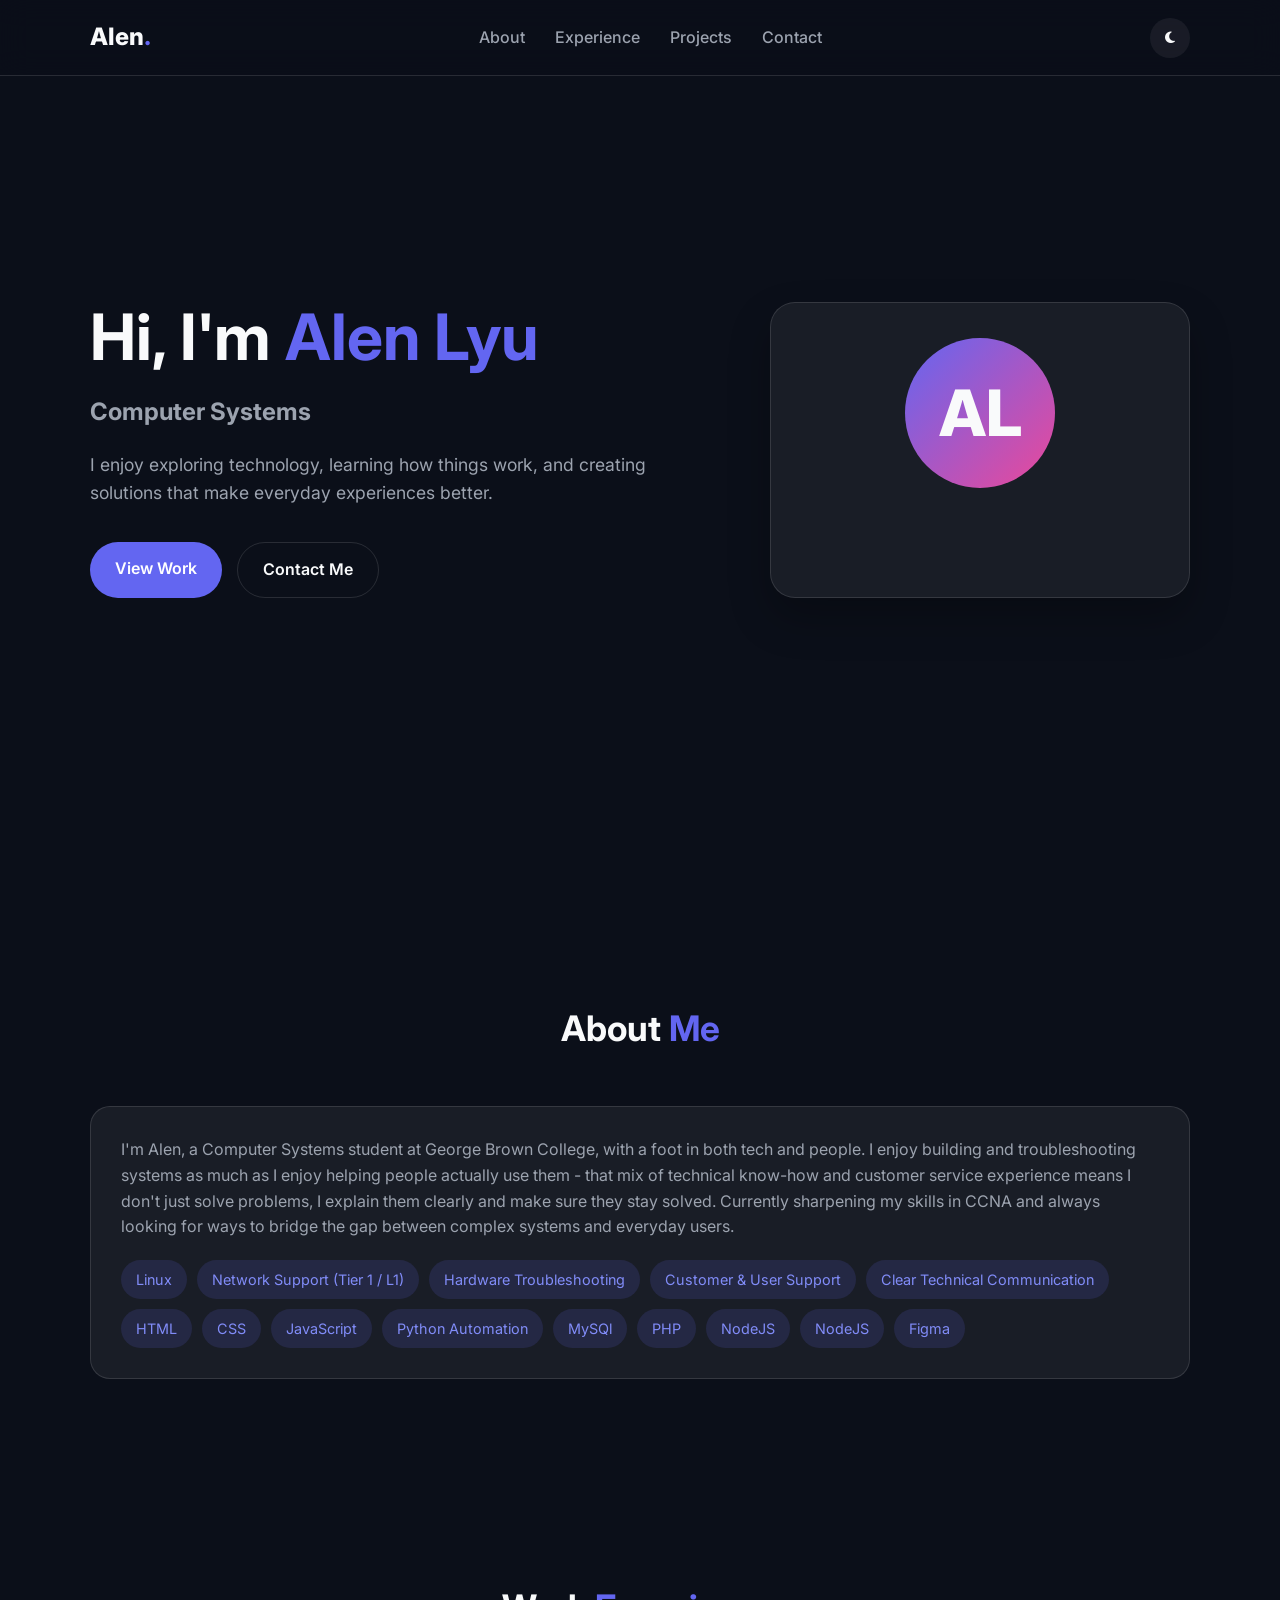
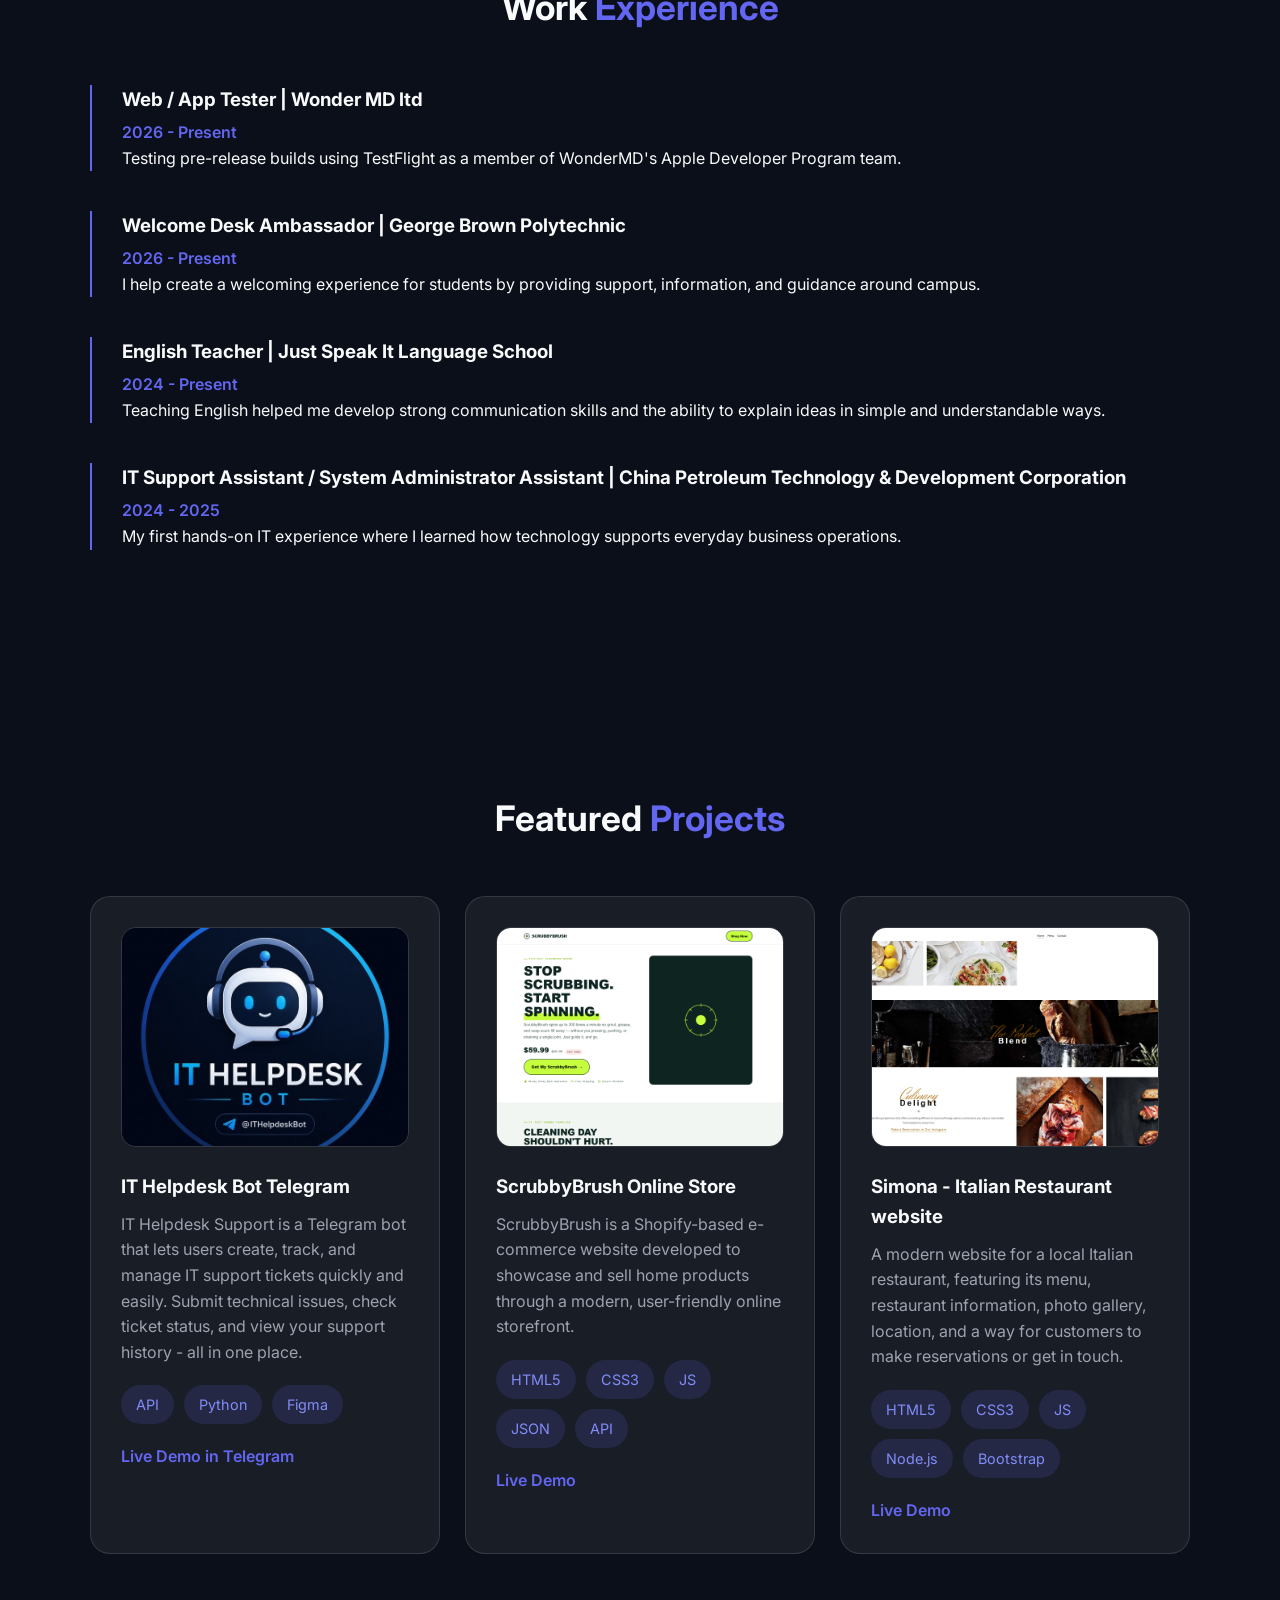
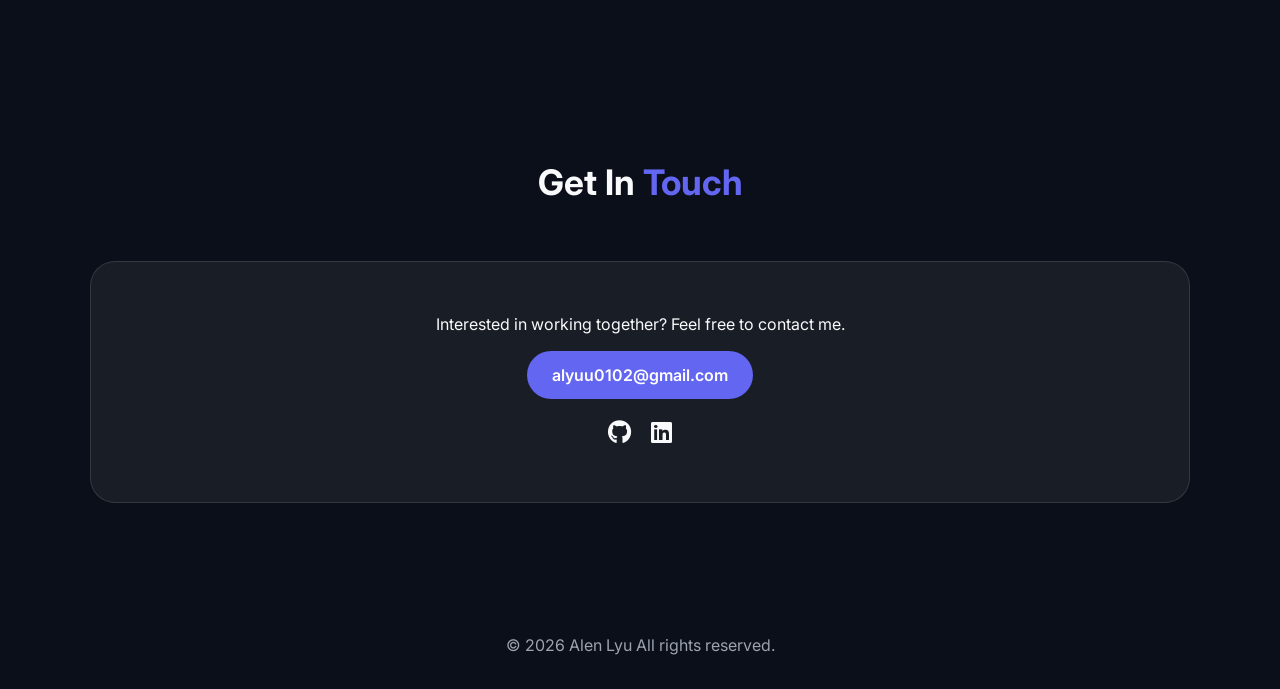
==== index.html @ 2d633972 "Update personal description and title in index.html" ====
<!DOCTYPE html>
<html lang="en">
<head>
    <meta charset="UTF-8">
    <meta name="viewport" content="width=device-width, initial-scale=1.0">
    <title>Alen Lyu | Computer Systems</title>
    <meta name="description" content="Personal portfolio of Alen Lyu, a software developer building modern web applications.">
    <link rel="preconnect" href="https://fonts.googleapis.com">
    <link rel="preconnect" href="https://fonts.gstatic.com" crossorigin>
    <link href="https://fonts.googleapis.com/css2?family=Inter:wght@400;500;600;700;800&display=swap" rel="stylesheet">
    <link rel="stylesheet"
    href="https://cdnjs.cloudflare.com/ajax/libs/font-awesome/6.5.2/css/all.min.css">
<style>

:root {
    --bg-primary: #0b0f19;
    --bg-secondary: #111827;
    --card-bg: rgba(255,255,255,0.06);

    --text-primary: #f9fafb;
    --text-secondary: #9ca3af;

    --accent: #6366f1;
    --accent-hover: #818cf8;

    --border: rgba(255,255,255,0.12);

    --shadow:
    0 20px 40px rgba(0,0,0,.25);

    --transition: .3s ease;
}


.light {
    --bg-primary:#f8fafc;
    --bg-secondary:#ffffff;

    --card-bg:#ffffff;

    --text-primary:#111827;
    --text-secondary:#4b5563;

    --border:rgba(0,0,0,.1);

    --shadow:
    0 20px 40px rgba(0,0,0,.08);
}


* {
    margin:0;
    padding:0;
    box-sizing:border-box;
    scroll-behavior:smooth;
}


body {
    font-family:"Inter",sans-serif;
    background:var(--bg-primary);
    color:var(--text-primary);
    transition:background var(--transition),color var(--transition);
    line-height:1.6;
}


a {
    color:inherit;
    text-decoration:none;
}


.container {
    width:min(1100px,90%);
    margin:auto;
}


section {
    padding:100px 0;
}

.project-image {
    width: 100%;
    height: 220px;
    object-fit: cover;
    display: block;
    border-radius: 15px;
    margin-bottom: 25px;
    border: 1px solid var(--border);
    transition: .3s ease;
}

.card:hover .project-image {
    transform: scale(1.02);
}
.section-title {
    font-size:2.2rem;
    margin-bottom:50px;
    text-align:center;
}


.section-title span {
    color:var(--accent);
}


/* ================= HEADER ================= */


header {

    position:fixed;
    top:0;
    width:100%;
    z-index:1000;

    backdrop-filter:blur(15px);

    background:
    rgba(11,15,25,.65);

    border-bottom:1px solid var(--border);

}


.light header {
    background:
    rgba(255,255,255,.7);
}


.nav {

    height:75px;

    display:flex;
    justify-content:space-between;
    align-items:center;

}


.logo {

    font-size:1.5rem;
    font-weight:800;

}


.logo span {
    color:var(--accent);
}


.nav-links {

    display:flex;
    gap:30px;
}


.nav-links a {

    color:var(--text-secondary);
    font-weight:500;

}


.nav-links a:hover {

    color:var(--accent);

}


.theme-btn {

    cursor:pointer;

    border:none;

    background:var(--card-bg);

    color:var(--text-primary);

    width:40px;
    height:40px;

    border-radius:50%;

}


/* MOBILE MENU */

.menu-btn {

    display:none;

    font-size:1.4rem;

    cursor:pointer;

}


/* ================= HERO ================= */


.hero {

    min-height:100vh;

    display:flex;

    align-items:center;

}


.hero-grid {

    display:grid;

    grid-template-columns:
    1.2fr .8fr;

    gap:50px;

}


.hero h1 {

    font-size:
    clamp(2.5rem,5vw,4.5rem);

    line-height:1.1;

}


.hero h1 span {

    color:var(--accent);

}


.hero h2 {

    margin:20px 0;

    font-size:1.5rem;

    color:var(--text-secondary);

}


.hero p {

    max-width:600px;

    color:var(--text-secondary);

    font-size:1.1rem;

}



.buttons {

    display:flex;

    gap:15px;

    margin-top:35px;

}


.btn {

    padding:14px 25px;

    border-radius:50px;

    font-weight:600;

    transition:.3s;

}


.primary {

    background:var(--accent);

    color:white;

}


.primary:hover {

    background:var(--accent-hover);

    transform:translateY(-3px);

}


.secondary {

    border:1px solid var(--border);

}


.secondary:hover {

    transform:translateY(-3px);

}


/* PROFILE CARD */


.profile-card {

    background:var(--card-bg);

    border:1px solid var(--border);

    border-radius:25px;

    padding:35px;

    box-shadow:var(--shadow);

}


.avatar {

    width:150px;

    height:150px;

    border-radius:50%;

    margin:auto;

    background:
    linear-gradient(
    135deg,
    var(--accent),
    #ec4899
    );

    display:flex;

    align-items:center;

    justify-content:center;

    font-size:4rem;

    font-weight:800;

}


/* ================= CARDS ================= */


.card-grid {

    display:grid;

    grid-template-columns:
    repeat(auto-fit,minmax(280px,1fr));

    gap:25px;

}



.card {

    background:var(--card-bg);

    border:1px solid var(--border);

    border-radius:20px;

    padding:30px;

    transition:.3s;

}



.card:hover {

    transform:translateY(-8px);

    box-shadow:var(--shadow);

}


.card h3 {

    margin-bottom:10px;

}


.card p {

    color:var(--text-secondary);

}


/* SKILLS */


.skills {

    display:flex;

    flex-wrap:wrap;

    gap:10px;

    margin-top:20px;

}


.skill {

    padding:8px 15px;

    border-radius:50px;

    background:
    rgba(99,102,241,.15);

    color:var(--accent-hover);

    font-size:.9rem;

}



/* EXPERIENCE */


.timeline {

    border-left:2px solid var(--accent);

    padding-left:30px;

}


.timeline-item {

    margin-bottom:40px;

}


.timeline-item h3 {

    margin-bottom:5px;

}


.date {

    color:var(--accent);

    font-weight:600;

}


/* PROJECTS */


.project-links {

    margin-top:20px;

    display:flex;

    gap:15px;

}


.project-links a {

    color:var(--accent);

    font-weight:600;

}


/* CONTACT */


.contact-box {

    text-align:center;

    background:var(--card-bg);

    border:1px solid var(--border);

    padding:50px;

    border-radius:25px;

}


.socials {

    margin-top:25px;

    display:flex;

    justify-content:center;

    gap:20px;

    font-size:1.5rem;

}



/* FOOTER */


footer {

    text-align:center;

    padding:30px;

    color:var(--text-secondary);

}



/* ANIMATIONS */


.hidden {

    opacity:0;

    transform:translateY(40px);

    transition:
    opacity .8s ease,
    transform .8s ease;

}


.show {

    opacity:1;

    transform:none;

}



/* RESPONSIVE */


@media(max-width:800px){


.hero-grid {

    grid-template-columns:1fr;

}


.nav-links {

    position:absolute;

    top:75px;

    left:0;

    width:100%;

    background:var(--bg-secondary);

    flex-direction:column;

    align-items:center;

    padding:30px;

    display:none;

}


.nav-links.active {

    display:flex;

}


.menu-btn {

    display:block;

}


}

</style>
</head>


<body>


<header>

<div class="container nav">

<div class="logo">
Alen<span>.</span>
</div>


<nav class="nav-links">

<a href="#about">About</a>
<a href="#experience">Experience</a>
<a href="#projects">Projects</a>
<a href="#contact">Contact</a>

</nav>


<div>

<button class="theme-btn" id="themeToggle">
<i class="fa-solid fa-moon"></i>
</button>


<i class="fa-solid fa-bars menu-btn" id="menuBtn"></i>

</div>

</div>

</header>



<main>


<!-- HERO -->

<section class="hero">

<div class="container hero-grid">


<div class="hidden">

<h1>
Hi, I'm <span>Alen Lyu</span>
</h1>


<h2>
Computer Systems
</h2>


<p>
I enjoy exploring technology, 
learning how things work, and creating solutions that make everyday experiences better.
</p>


<div class="buttons">

<a class="btn primary" href="#projects">
View Work
</a>


<a class="btn secondary" href="#contact">
Contact Me
</a>

</div>


</div>



<div class="profile-card hidden">

<div class="avatar">
AL
</div>

</div>



</div>

</section>

  <!-- ABOUT -->

<section id="about">

<div class="container">

<h2 class="section-title hidden">
About <span>Me</span>
</h2>


<div class="card hidden">

<p>
I'm Alen, a Computer Systems student at George Brown College, with a foot in both tech and people. I enjoy building and troubleshooting systems as much as I enjoy helping people actually use them - that mix of technical know-how and customer service experience means I don't just solve problems, I explain them clearly and make sure they stay solved. Currently sharpening my skills in CCNA and always looking for ways to bridge the gap between complex systems and everyday users.
</p>


<div class="skills">

<span class="skill">Linux</span>
<span class="skill">Network Support (Tier 1 / L1)</span>
<span class="skill">Hardware Troubleshooting</span>
<span class="skill">Customer & User Support</span>
<span class="skill">Clear Technical Communication</span>
<span class="skill">HTML</span>
<span class="skill">CSS</span>
<span class="skill">JavaScript</span>
<span class="skill">Python Automation</span>
<span class="skill">MySQl</span>
<span class="skill">PHP</span>
<span class="skill">NodeJS</span>
<span class="skill">NodeJS</span>
<span class="skill">Figma</span>

</div>


</div>

</div>

</section>




<!-- EXPERIENCE --> 
<section id="experience"> 
    <div class="container"> 
        <h2 class="section-title hidden"> Work <span>Experience</span> </h2> 
        
        <div class="timeline"> 
            <div class="timeline-item hidden"> 
                <h3> Web / App Tester | Wonder MD ltd </h3> 
                <div class="date"> 2026 - Present </div> 
                <p> Testing pre-release builds using TestFlight as a member of WonderMD's Apple Developer Program team. </p> 
            </div> 
        </div> 
        
        <div class="timeline"> 
            <div class="timeline-item hidden"> 
                <h3> Welcome Desk Ambassador | George Brown Polytechnic </h3> 
                <div class="date"> 2026 - Present </div> 
                <p> I help create a welcoming experience for students by providing support, information, and guidance around campus. </p> 
            </div> 
        </div> 
        
        <div class="timeline"> 
            <div class="timeline-item hidden"> 
                <h3> English Teacher | Just Speak It Language School </h3> 
                <div class="date"> 2024 - Present </div> 
                <p> Teaching English helped me develop strong communication skills and the ability to explain ideas in simple and understandable ways. </p> 
            </div> 
        </div> 
        
        <div class="timeline"> 
            <div class="timeline-item hidden"> 
                <h3> IT Support Assistant / System Administrator Assistant | China Petroleum Technology & Development Corporation </h3> 
                <div class="date"> 2024 - 2025 </div> 
                <p> My first hands-on IT experience where I learned how technology supports everyday business operations. </p> 
            </div> 
        </div> 
    </div> <!-- ЭТОТ ТЕГ ДЛЯ .container БЫЛ ПРОПУЩЕН -->
</section>






<!-- PROJECTS -->

<section id="projects">

<div class="container">


<h2 class="section-title hidden">
Featured <span>Projects</span>
</h2>



<div class="card-grid">


<!-- First Card -->
<div class="card hidden">
    <img 
    src="./img/IThelpdesk.jpg"
    alt="IT Helpdesk Bot Telegram"
    class="project-image">
    <h3>
    IT Helpdesk Bot Telegram
    </h3>
    <p>
    IT Helpdesk Support is a Telegram bot that lets users create, track, and manage IT support tickets quickly and easily. Submit technical issues, 
    check ticket status, and view your support history - all in one place.
    </p>
    <div class="skills">
        <span class="skill">
        API
        </span>
        <span class="skill">
        Python
        </span>
        <span class="skill">
        Figma
        </span>
    </div>
    <div class="project-links">
        <a href="https://t.me/ithelpdesksupBot" target="_blank">
        Live Demo in Telegram
        </a>
    </div>
</div>


<!-- Second Card -->
<div class="card hidden">
    <img 
    src="./img/scrubbybrush.png"
    alt="ScrubbyBrush Online Store"
    class="project-image">
    <h3>
        ScrubbyBrush Online Store
    </h3>
    <p>
        ScrubbyBrush is a Shopify-based e-commerce website developed to 
        showcase and sell home products through a modern, user-friendly 
        online storefront. 
    </p>
    <div class="skills">
        <span class="skill">
        HTML5
        </span>
        <span class="skill">
        CSS3
        </span>
        <span class="skill">
        JS
        </span>
        <span class="skill">
        JSON
        </span>
        <span class="skill">
        API
        </span>
    </div>
    <div class="project-links">
        <a href="https://scrubbybrush-store.myshopify.com/" target="_blank">
        Live Demo
        </a>
    </div>
</div>


<!-- Third Card -->
<div class="card hidden">
    <img 
    src="./img/simona.png"
    alt="Simona Italian Restaurant"
    class="project-image">
    <h3>
        Simona - Italian Restaurant website
    </h3>
    <p>
        A modern website for a local Italian restaurant, featuring its menu, restaurant information, photo gallery, location, and a way for customers to make reservations or get in touch.
    </p>
    <div class="skills">
        <span class="skill">
        HTML5
        </span>
        <span class="skill">
        CSS3
        </span>
        <span class="skill">
        JS
        </span>
        <span class="skill">
        Node.js
        </span>
        <span class="skill">
        Bootstrap
        </span>
    </div>
    <div class="project-links">
        <a href="https://alenlyu.github.io/simona/" target="_blank">
        Live Demo
        </a>
    </div>
</div>
    
    
</div> <!-- Closes card-grid -->
</div> <!-- Closes container -->
</section>







<!-- CONTACT -->


<section id="contact">


<div class="container">


<h2 class="section-title hidden">

Get In <span>Touch</span>

</h2>



<div class="contact-box hidden">


<p>
Interested in working together?
Feel free to contact me.
</p>


<br>


<a class="btn primary"
href="mailto:alyuu0102@gmail.com">

alyuu0102@gmail.com

</a>



<div class="socials">


<a href="https://github.com/alenlyu" aria-label="Github">
<i class="fa-brands fa-github"></i>
</a>


<a href="https://www.linkedin.com/in/alen-lyu-tech/" aria-label="LinkedIn">
<i class="fa-brands fa-linkedin"></i>
</a>


</div>


</div>


</div>


</section>



</main>





<footer>

© 2026 Alen Lyu All rights reserved.

</footer>




<script>


/*
==================================================
THEME SWITCHER
==================================================
*/


const themeButton =
document.getElementById("themeToggle");


themeButton.addEventListener(
"click",
()=>{

document.body.classList.toggle("light");


const icon =
themeButton.querySelector("i");


if(document.body.classList.contains("light")){

icon.className="fa-solid fa-sun";

}

else{

icon.className="fa-solid fa-moon";

}


});





/*
==================================================
MOBILE MENU
==================================================
*/


const menuBtn =
document.getElementById("menuBtn");


const navLinks =
document.querySelector(".nav-links");



menuBtn.addEventListener(
"click",
()=>{

navLinks.classList.toggle("active");

});





/*
==================================================
SCROLL ANIMATIONS
Intersection Observer
==================================================
*/


const observer =
new IntersectionObserver(
(entries)=>{


entries.forEach(entry=>{


if(entry.isIntersecting){

entry.target.classList.add("show");

}


});


},
{
threshold:.15
}
);



document
.querySelectorAll(".hidden")
.forEach(
(el)=>observer.observe(el)
);



</script>


</body>
</html>
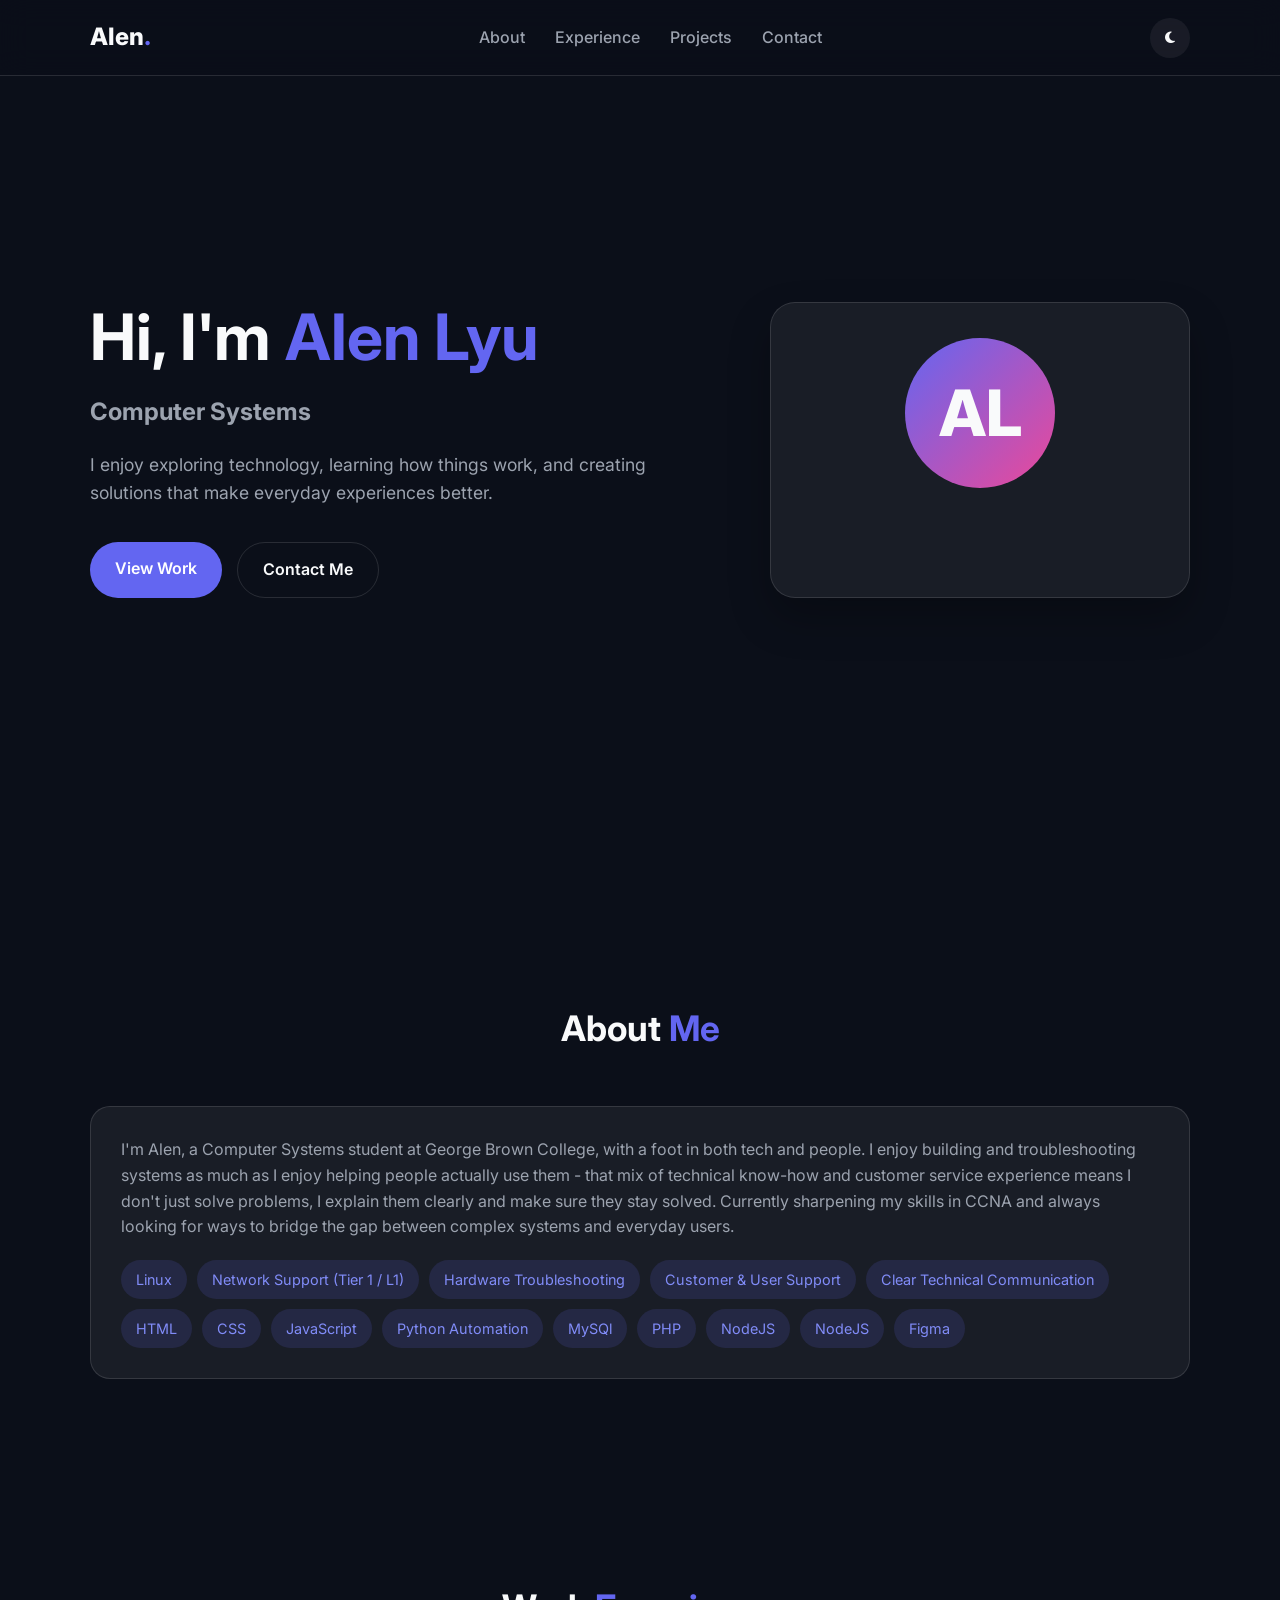
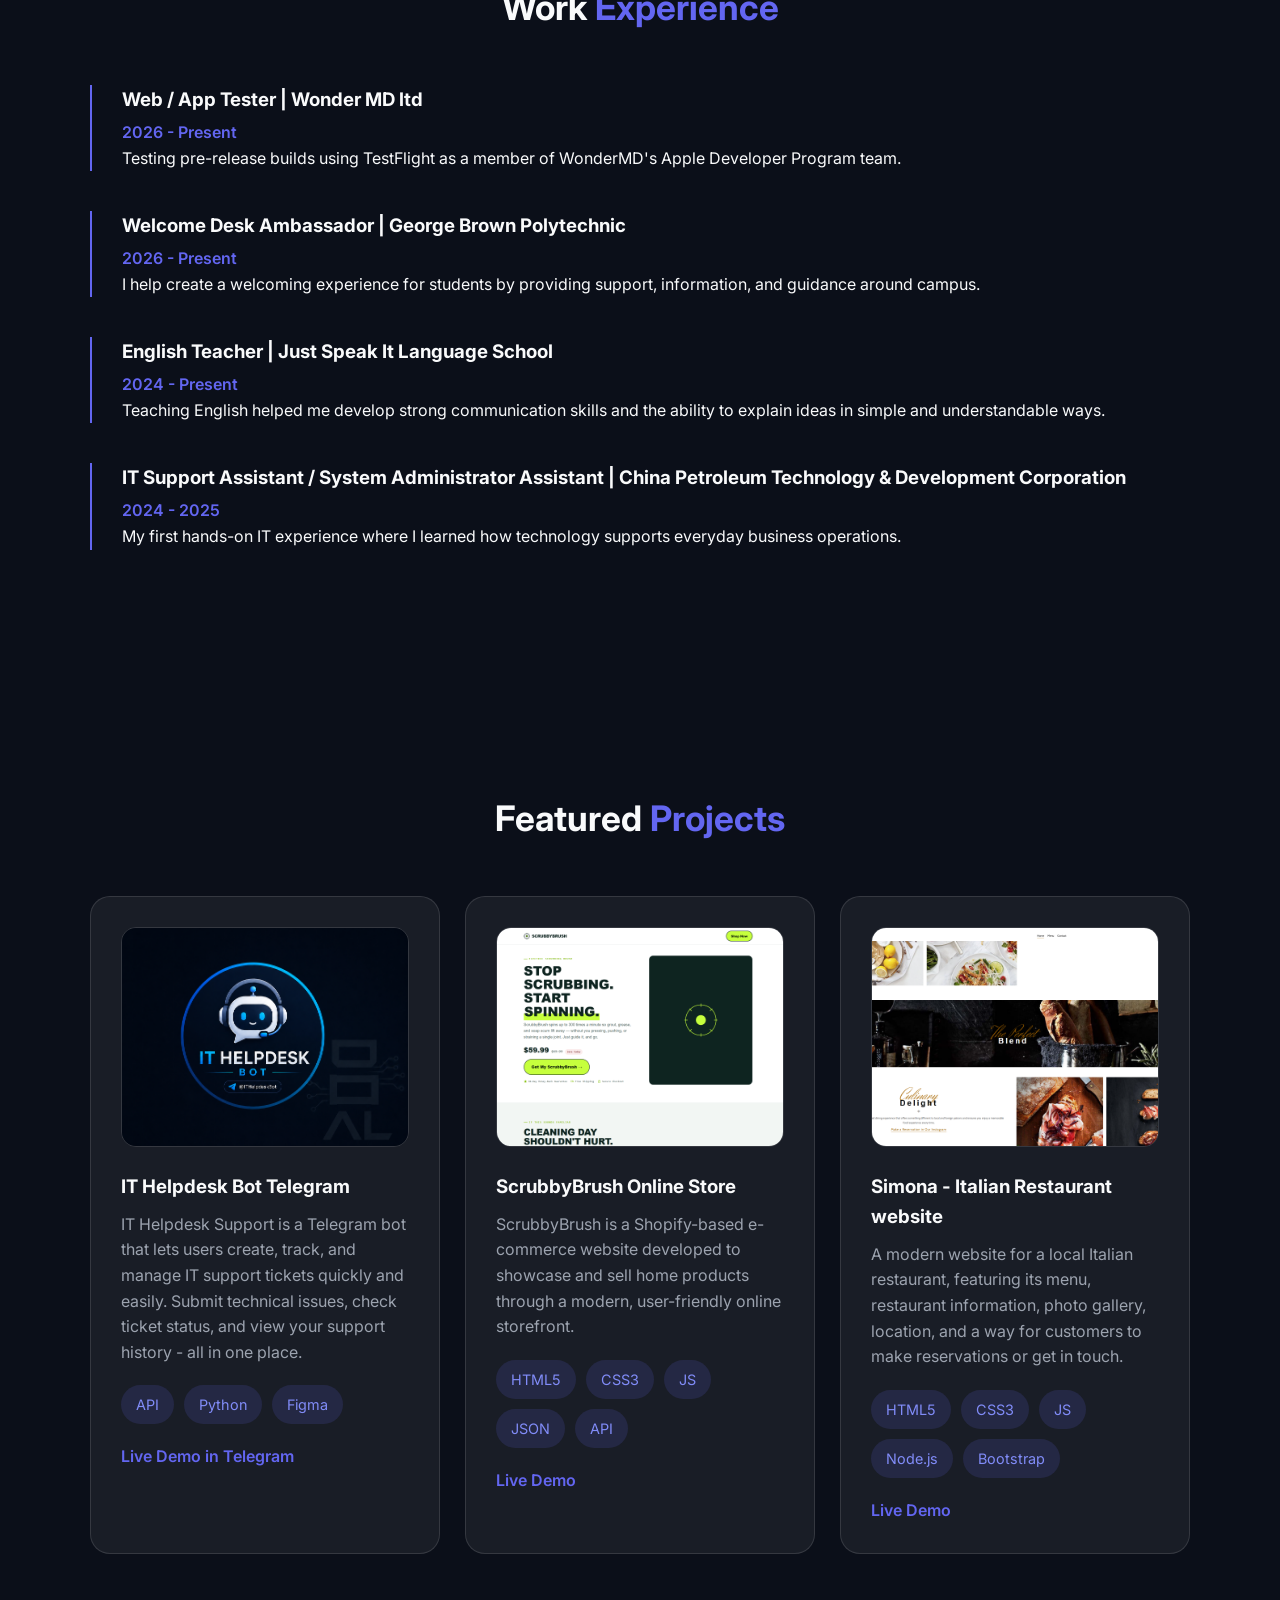
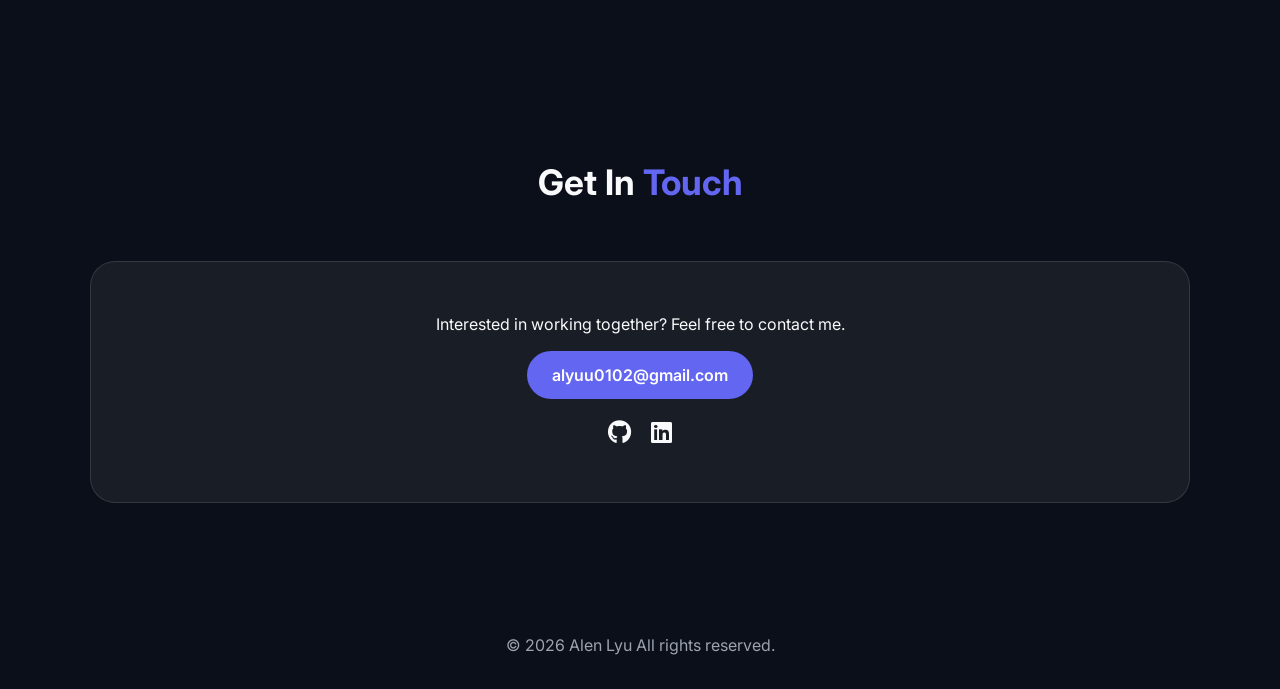
==== commit f3b23121: "Update image source for IT Helpdesk Bot" ====
--- a/index.html
+++ b/index.html
@@ -866,7 +866,7 @@
 <!-- First Card -->
 <div class="card hidden">
     <img 
-    src="./img/IThelpdesk.jpg"
+    src="./img/IThelpdesk.png"
     alt="IT Helpdesk Bot Telegram"
     class="project-image">
     <h3>
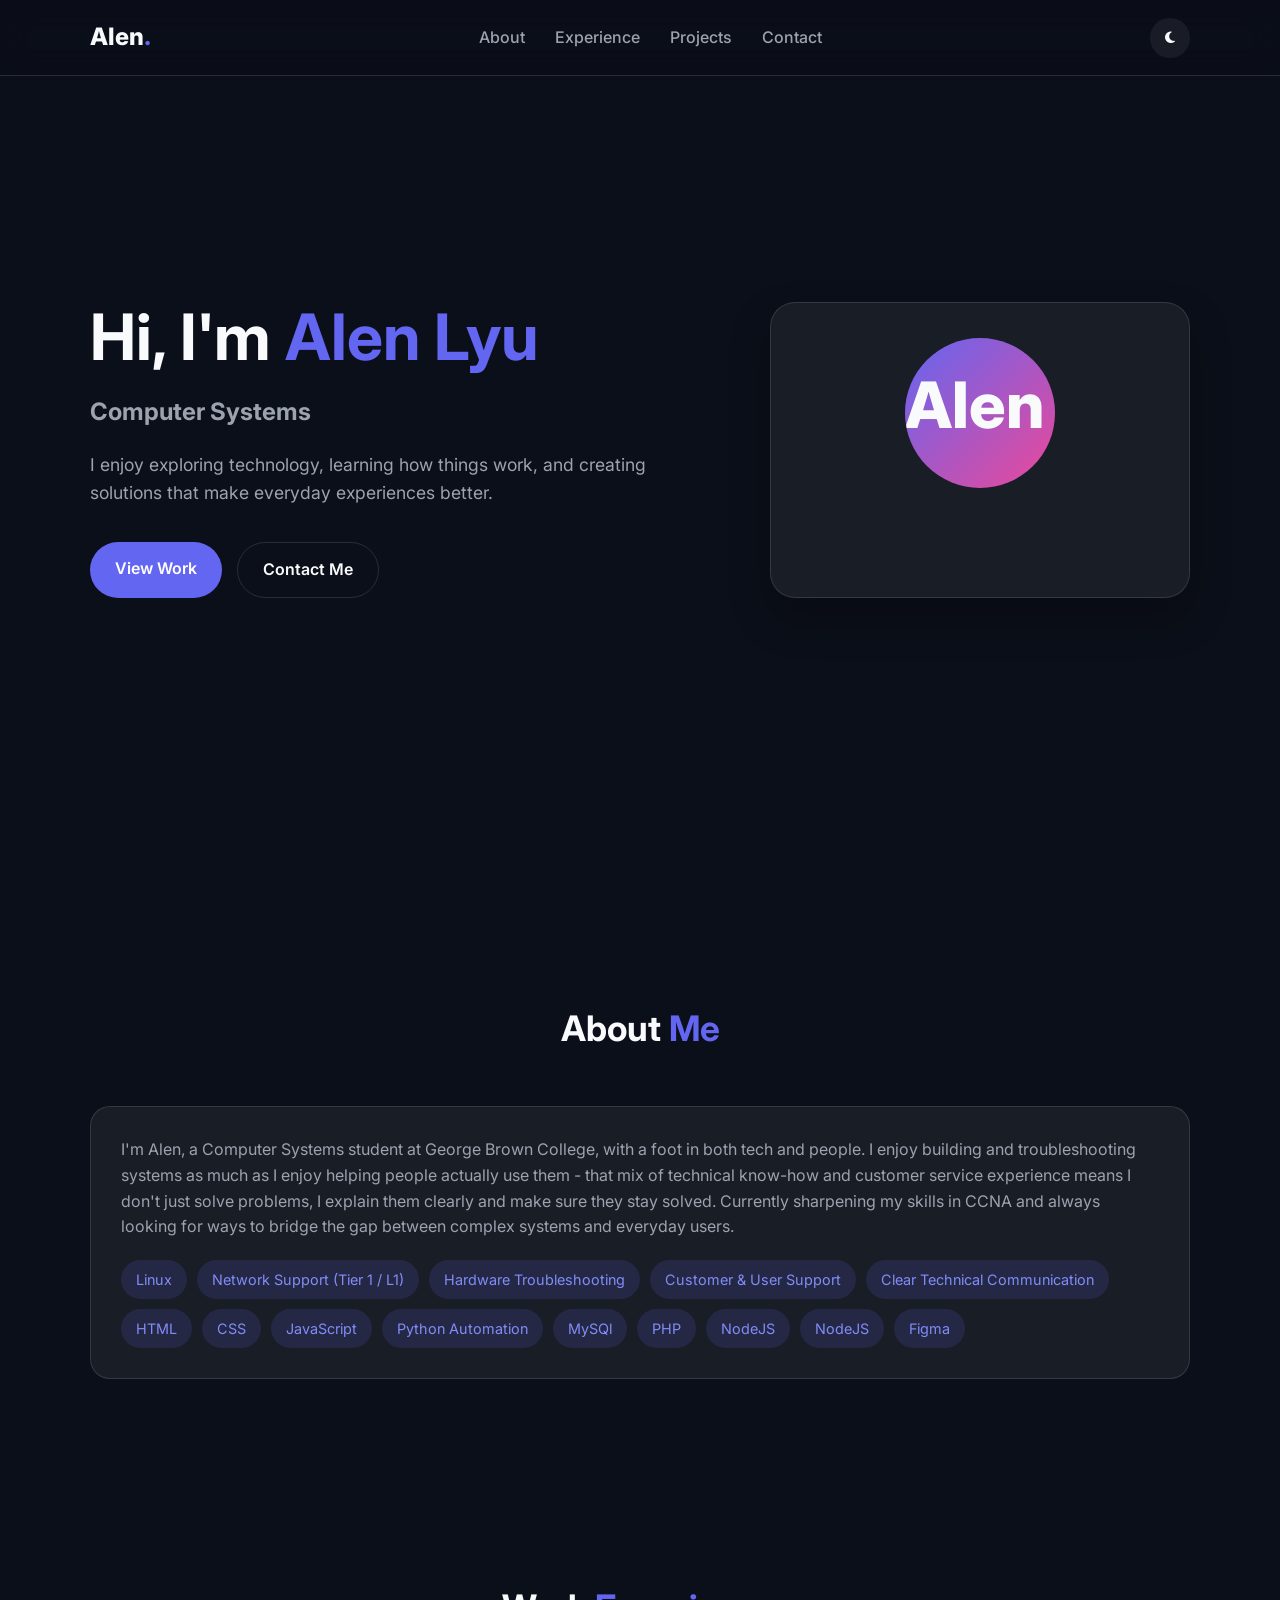
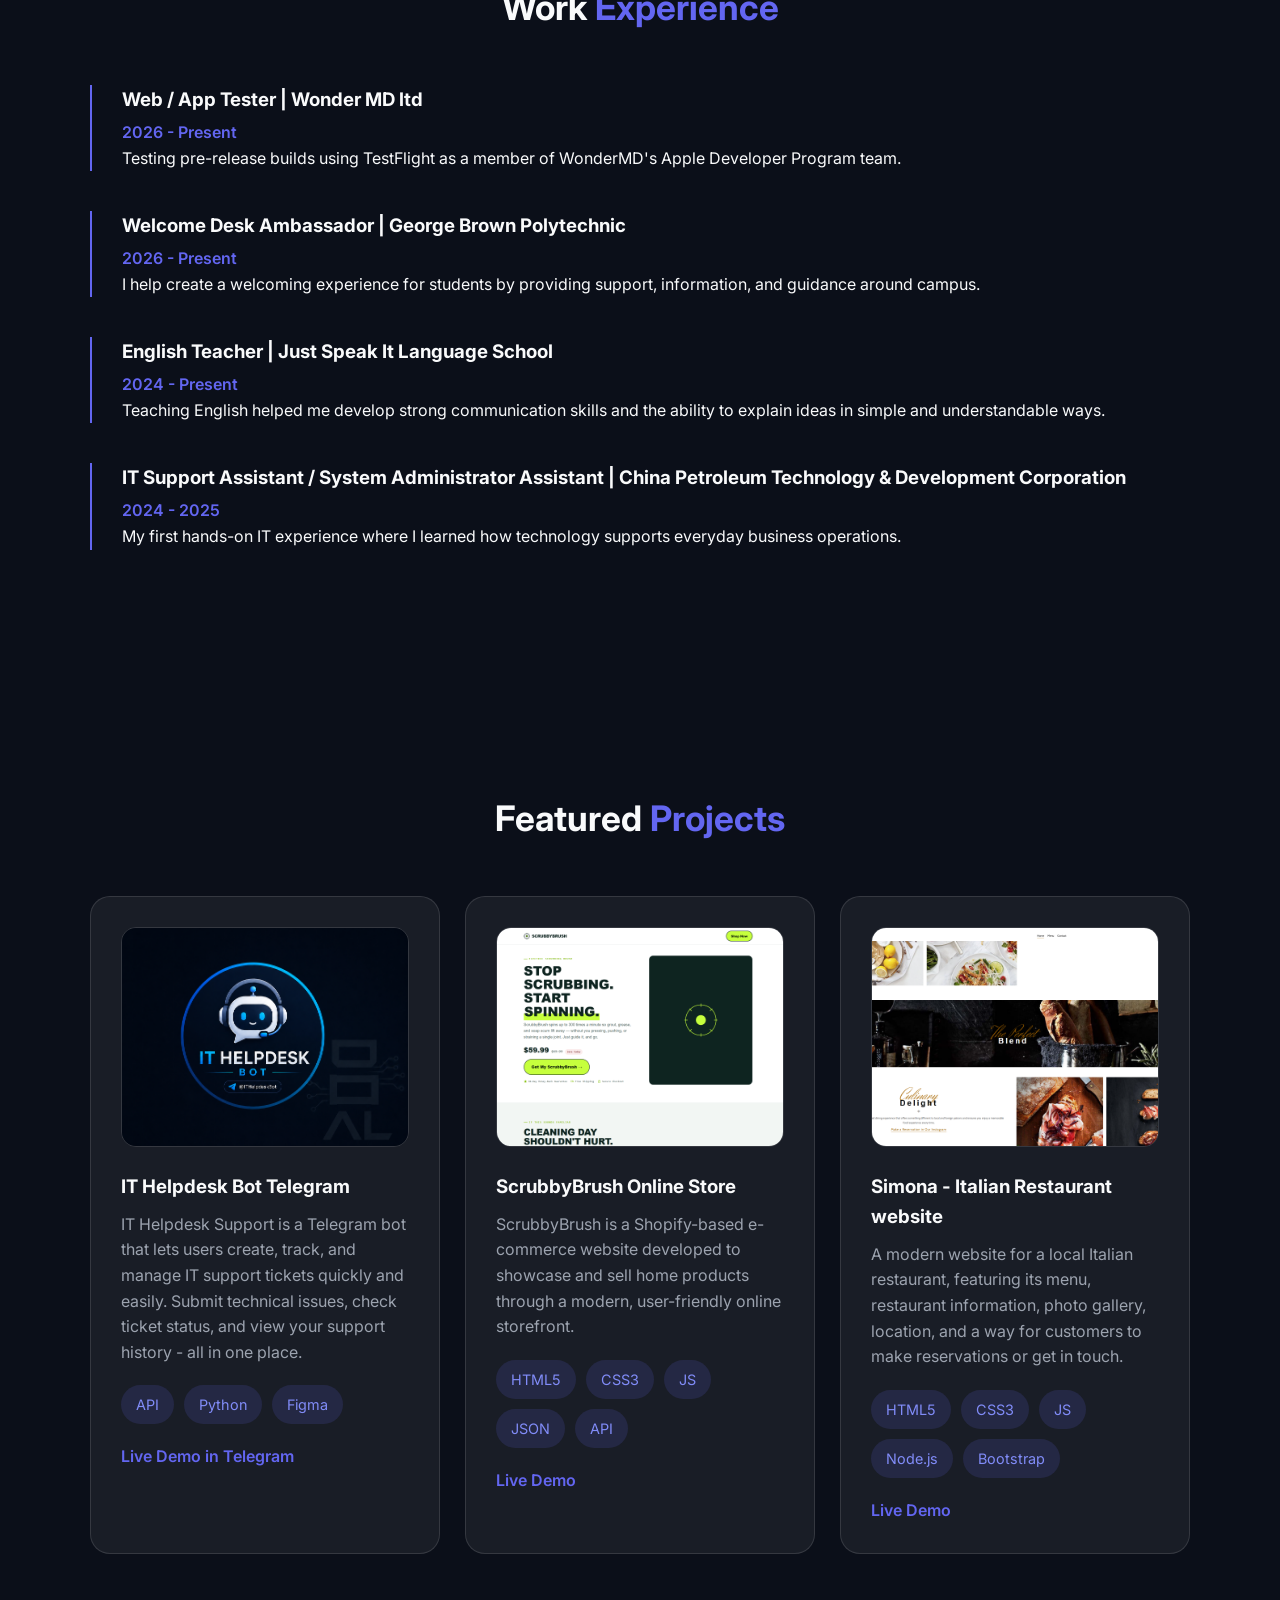
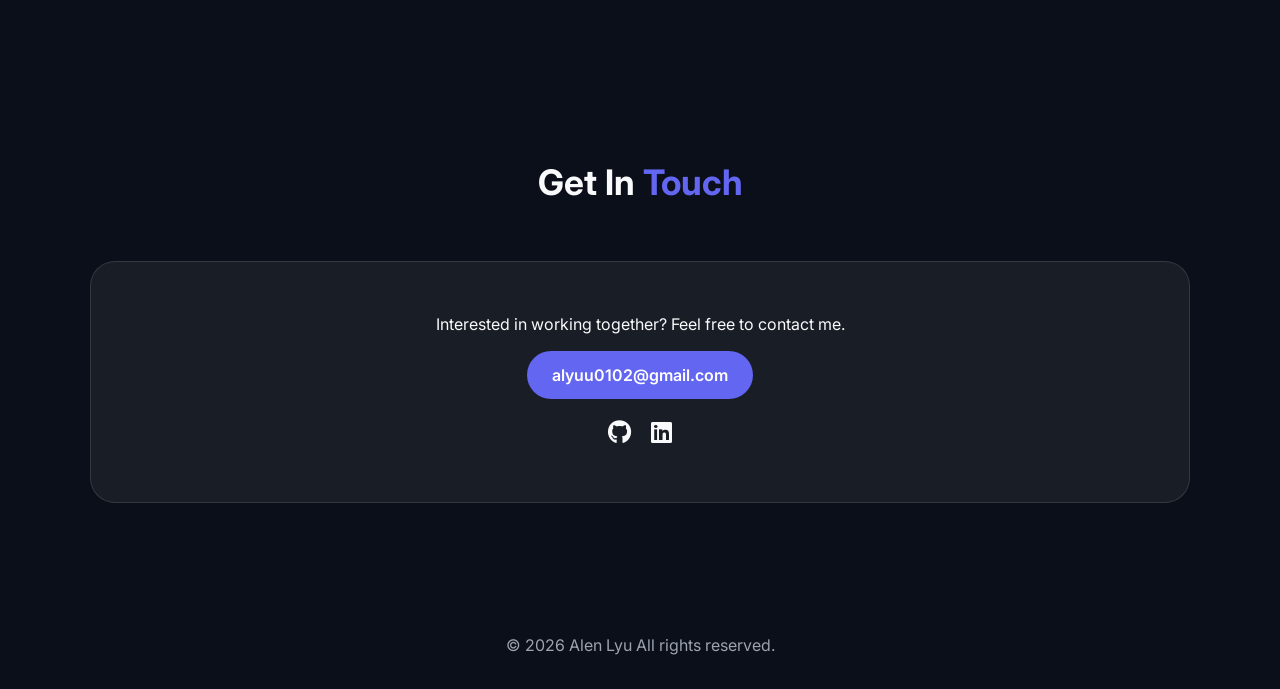
==== commit 0ee11b7b: "Update index.html with styling and structural fixes Added overflow property to styling and fixed HTM" ====
--- a/index.html
+++ b/index.html
@@ -377,6 +377,20 @@
 
     font-weight:800;
 
+    overflow:hidden;
+
+}
+
+.avatar img {
+
+    width:100%;
+
+    height:100%;
+
+    border-radius:50%;
+
+    object-fit:cover;
+
 }
 
 
@@ -745,7 +759,7 @@
 <div class="profile-card hidden">
 
 <div class="avatar">
-AL
+<img src="./img/AL logo" alt="Alen Lyu Logo">
 </div>
 
 </div>
@@ -839,7 +853,7 @@
                 <p> My first hands-on IT experience where I learned how technology supports everyday business operations. </p> 
             </div> 
         </div> 
-    </div> <!-- ЭТОТ ТЕГ ДЛЯ .container БЫЛ ПРОПУЩЕН -->
+    </div>
 </section>
 
 
@@ -971,8 +985,8 @@
 </div>
     
     
-</div> <!-- Closes card-grid -->
-</div> <!-- Closes container -->
+</div>
+</div>
 </section>
 
 
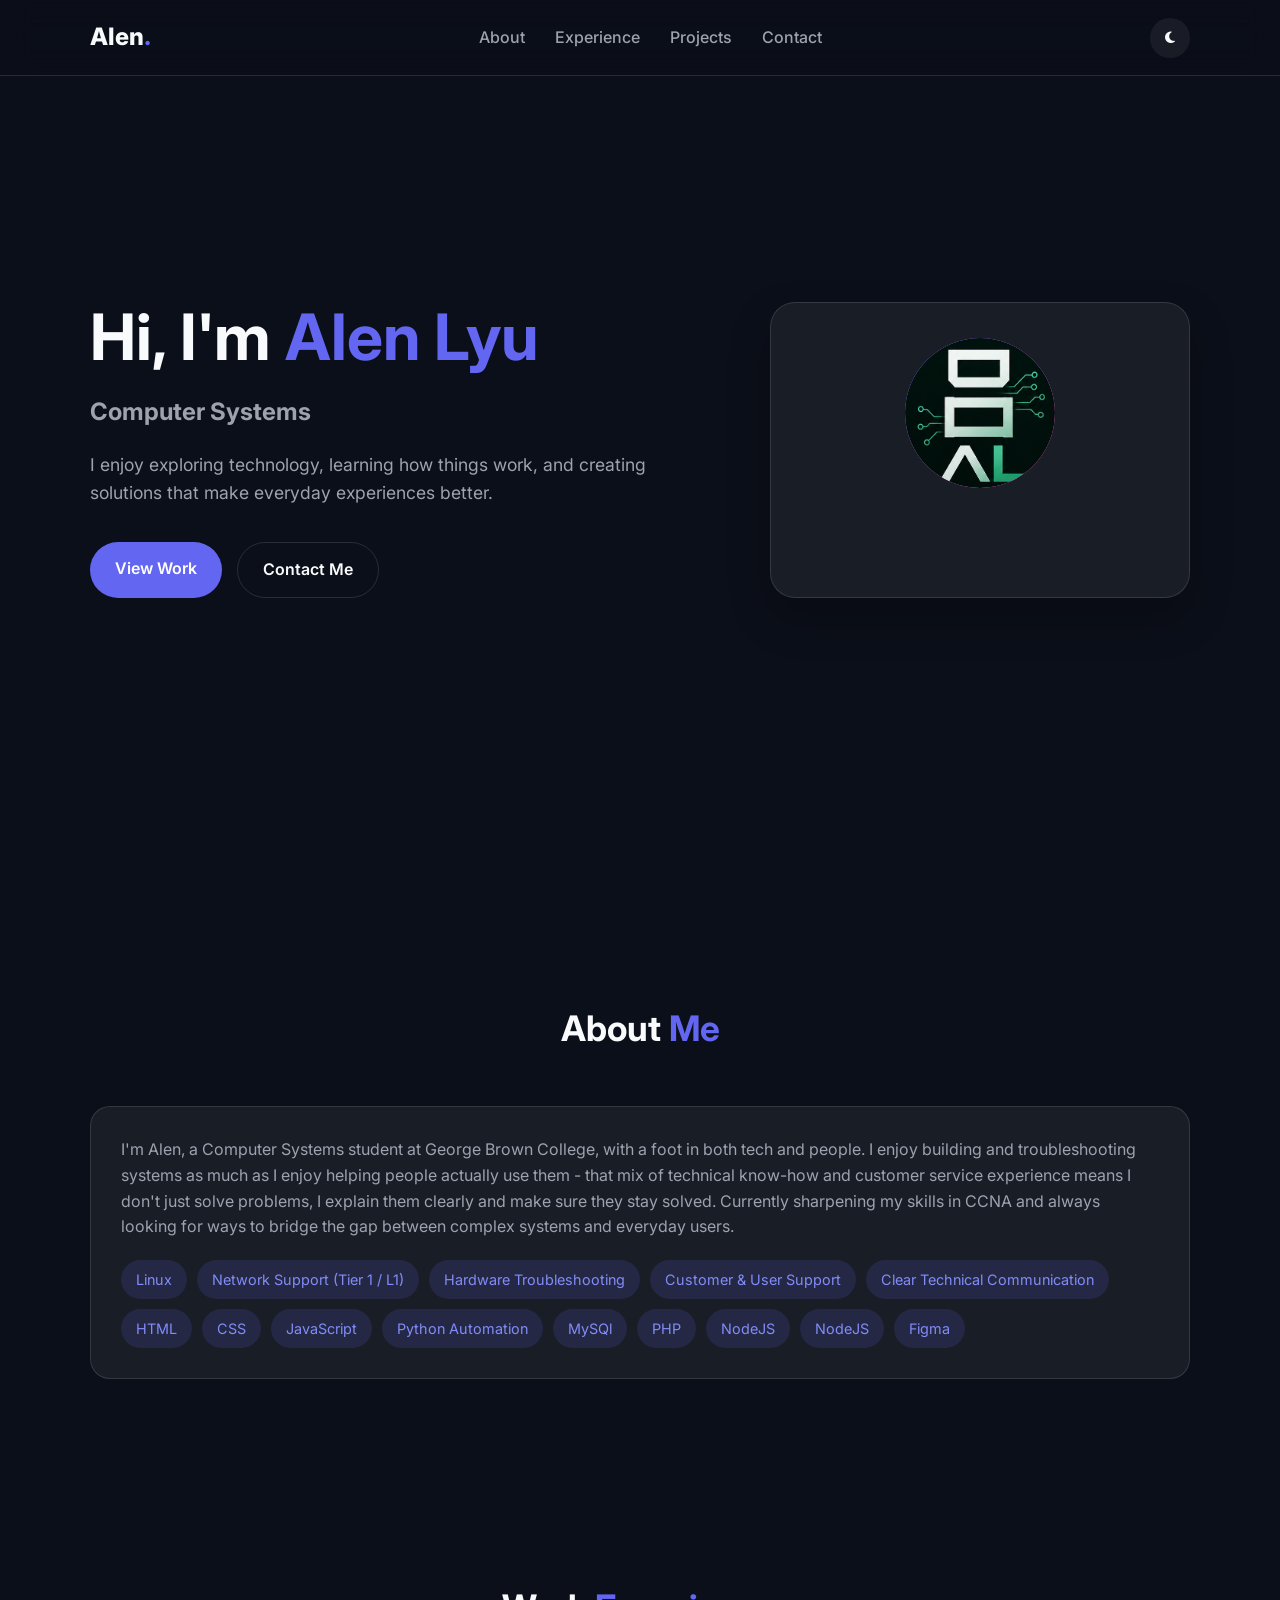
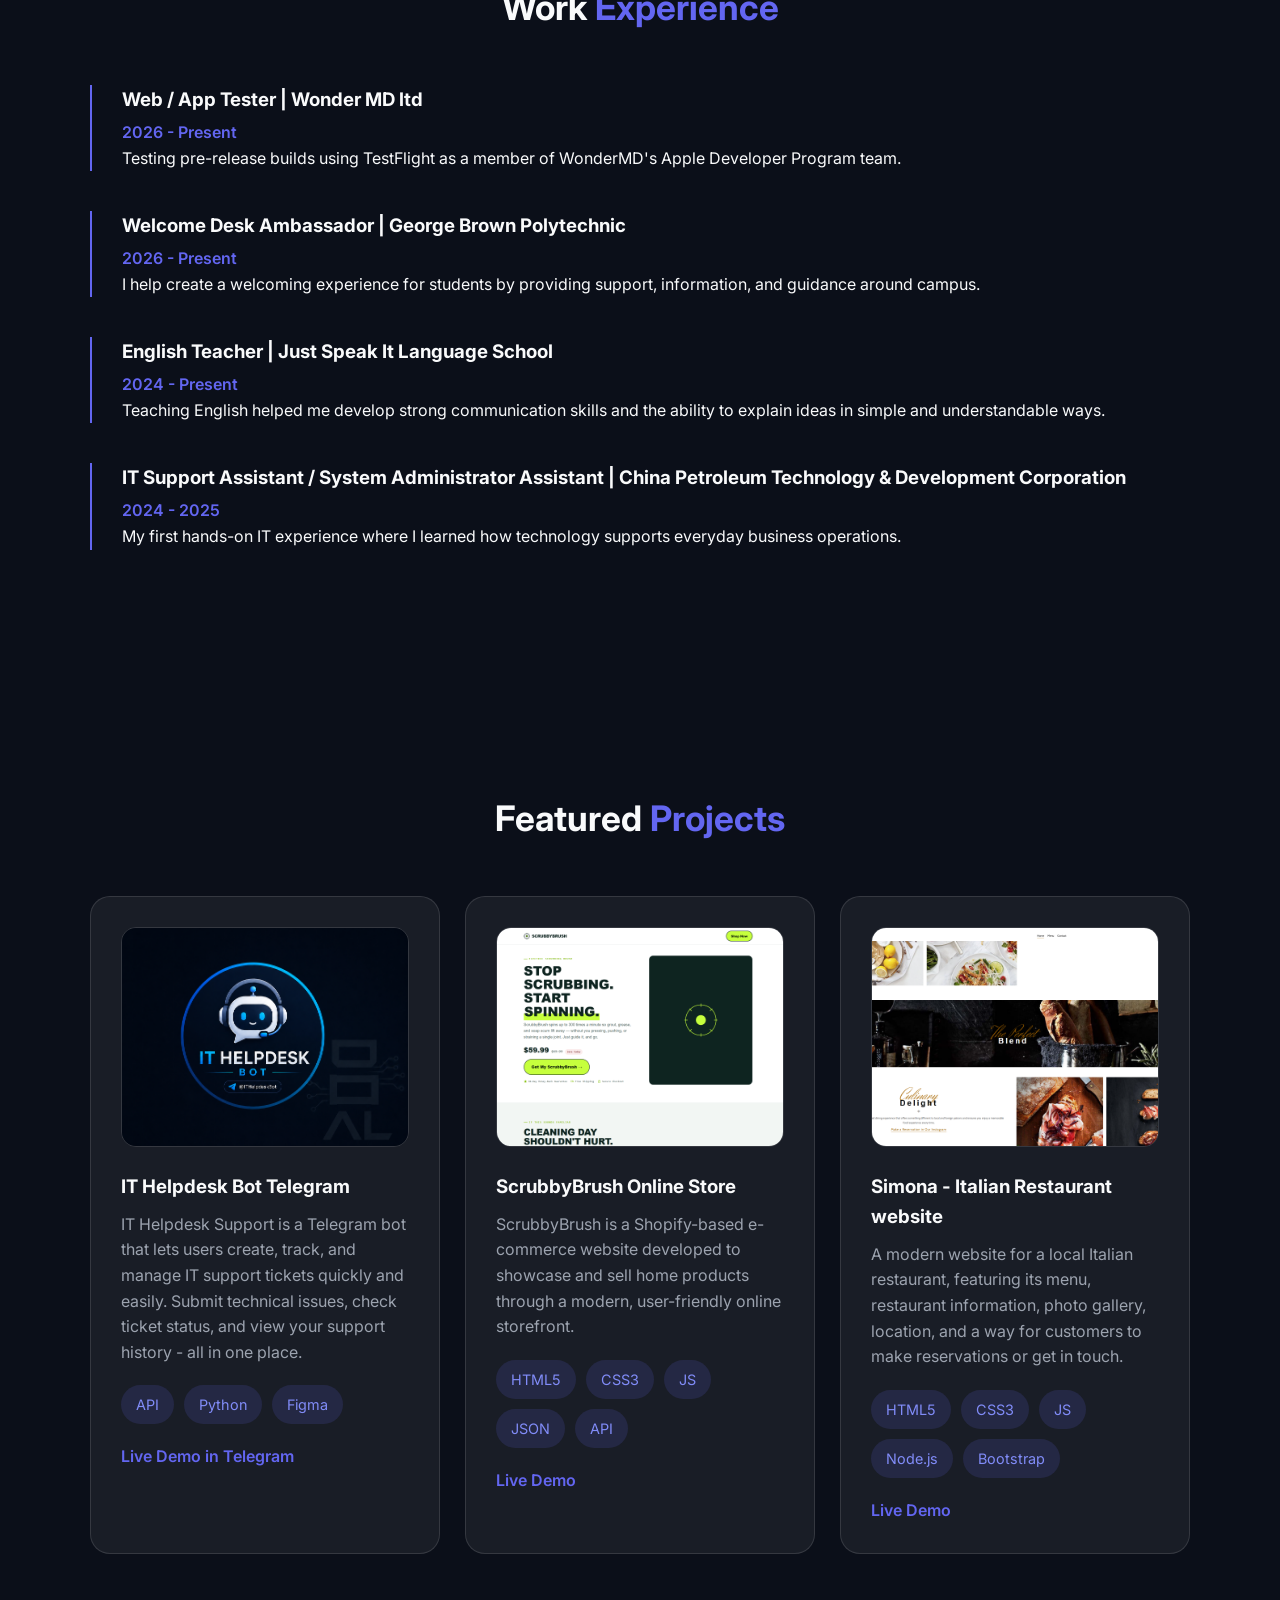
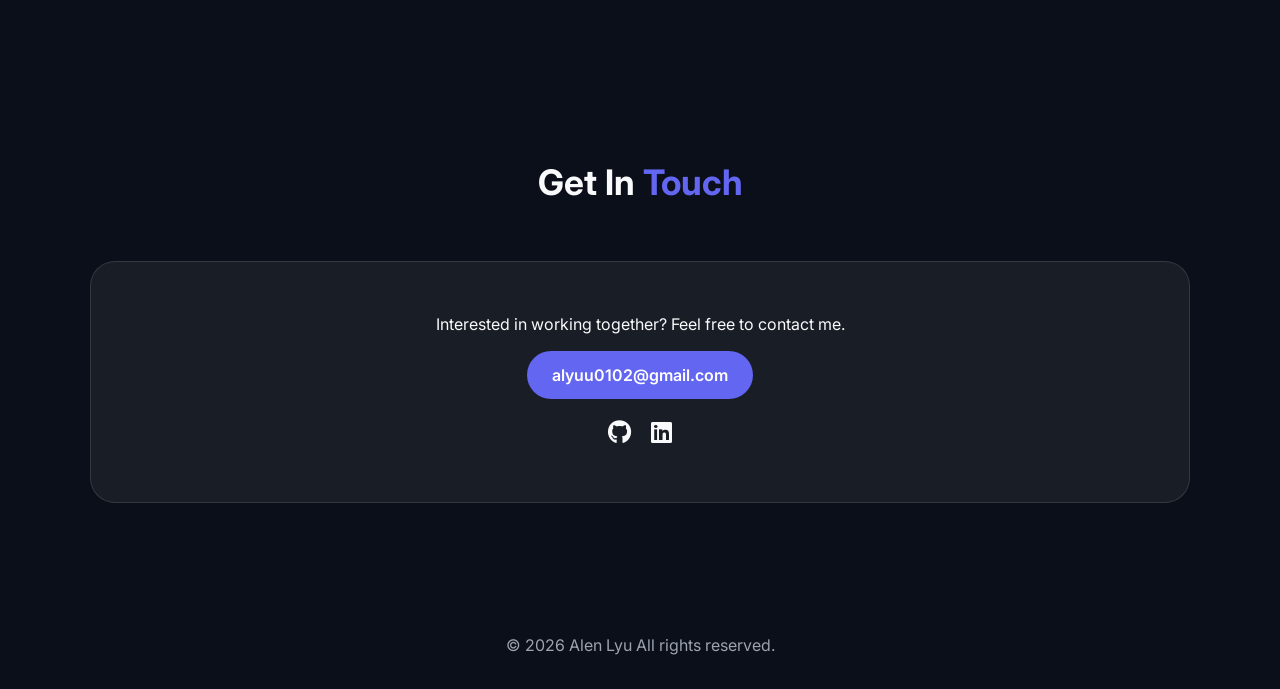
==== commit c56f01f3: "Fix image source for Alen Lyu Logo" ====
--- a/index.html
+++ b/index.html
@@ -759,7 +759,7 @@
 <div class="profile-card hidden">
 
 <div class="avatar">
-<img src="./img/AL logo" alt="Alen Lyu Logo">
+<img src="./img/AL_logo.png" alt="Alen Lyu Logo">
 </div>
 
 </div>
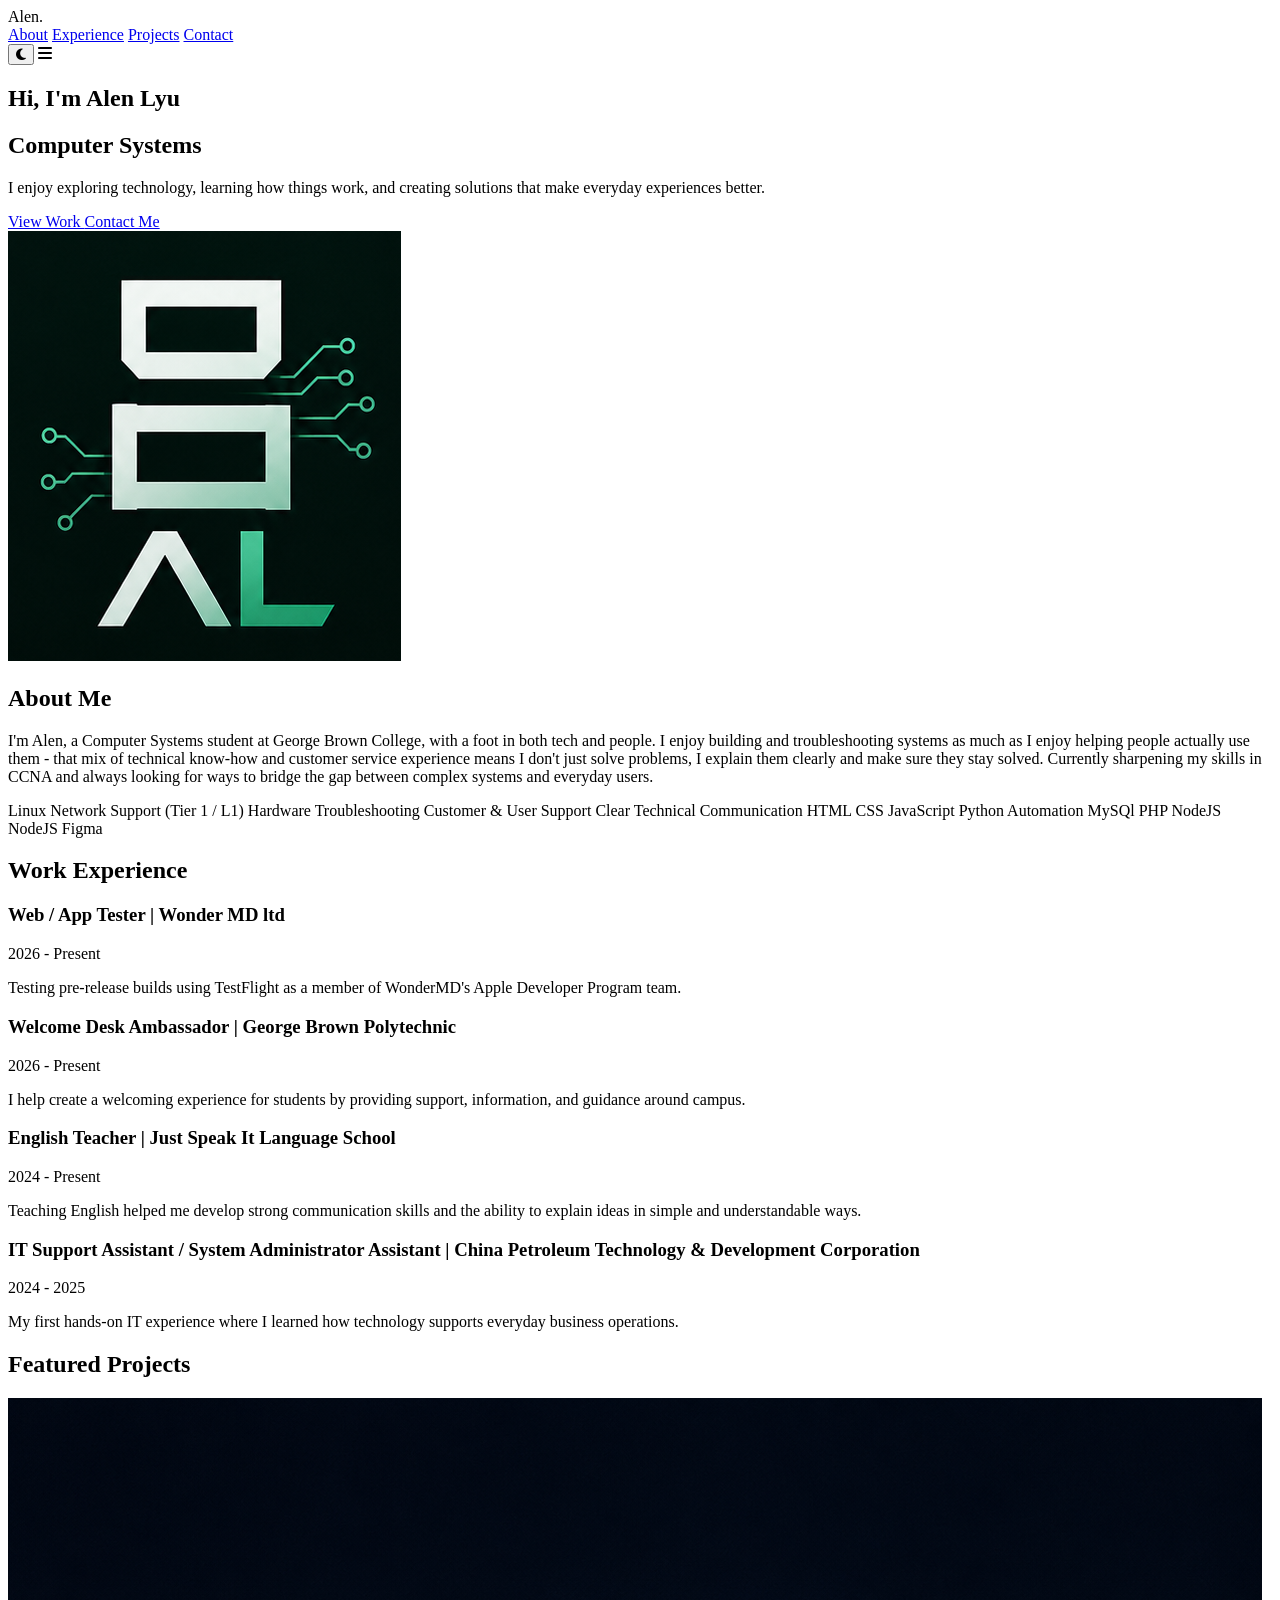
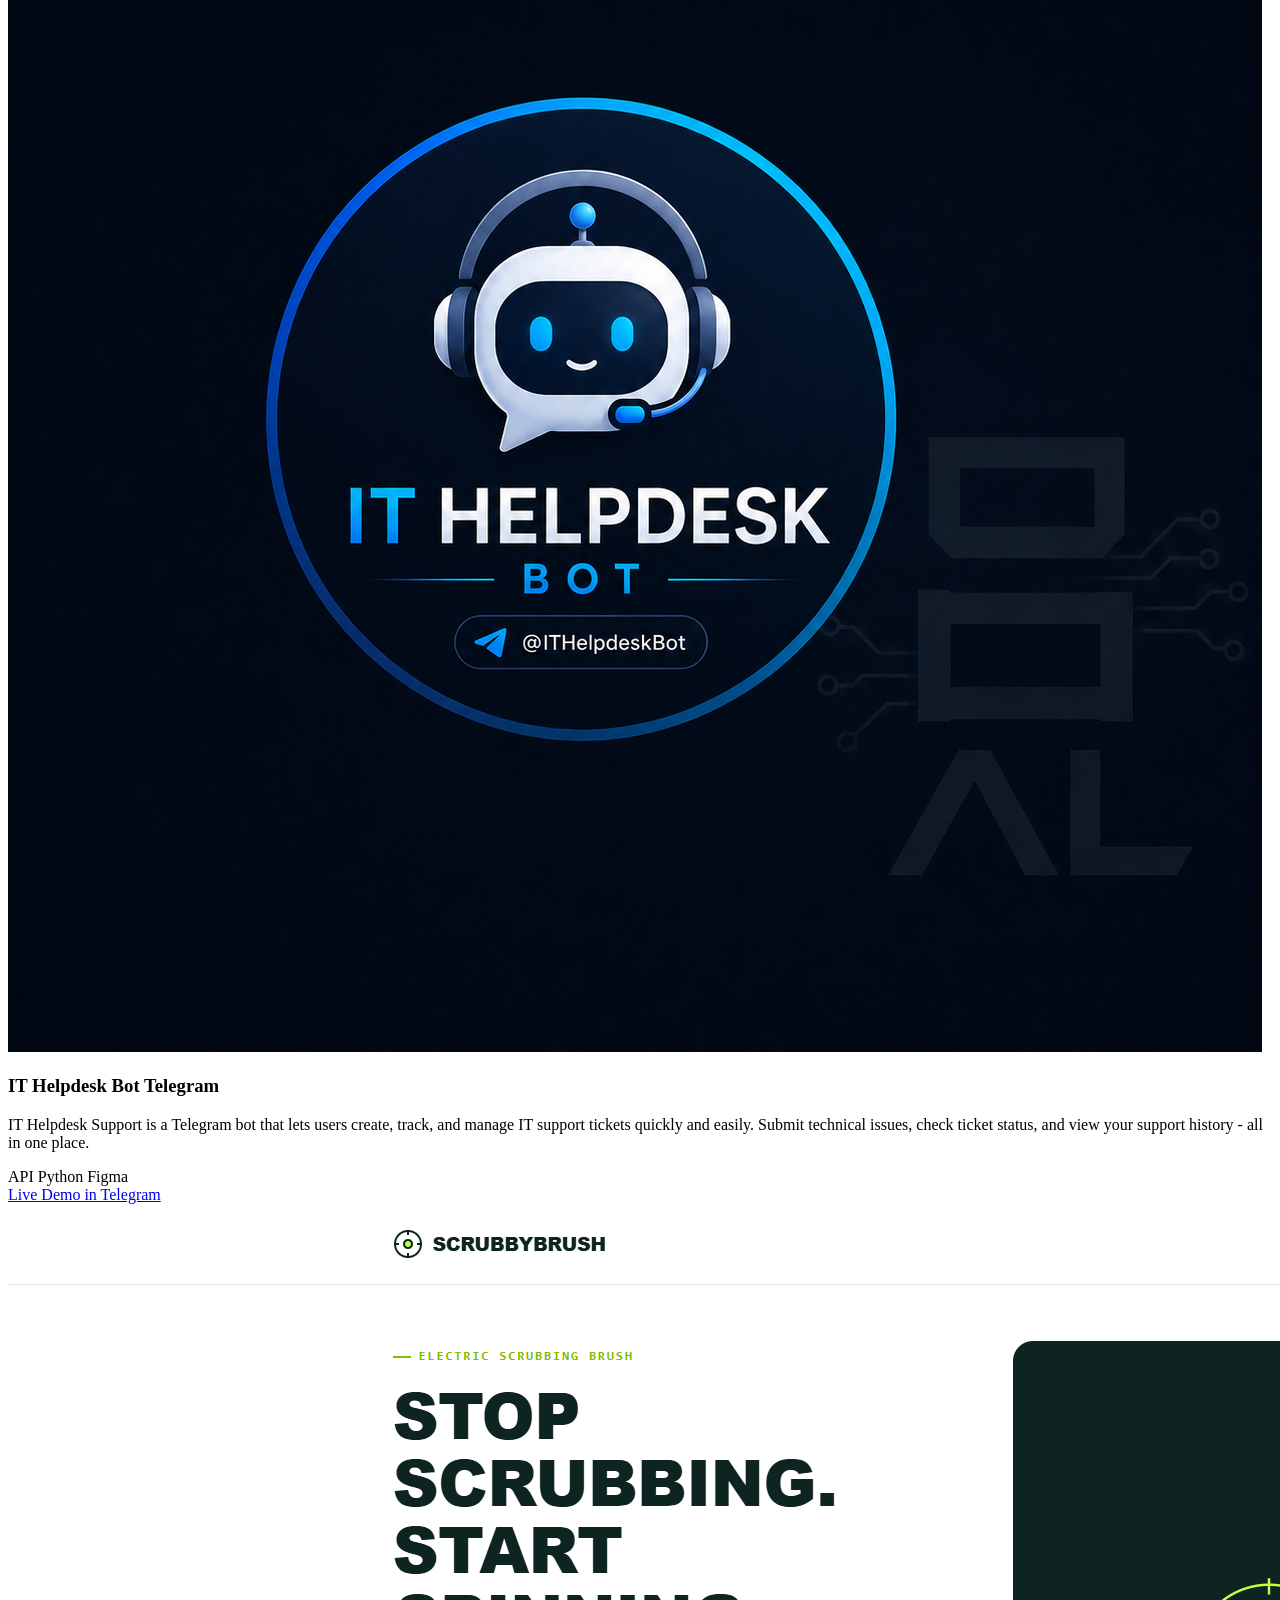
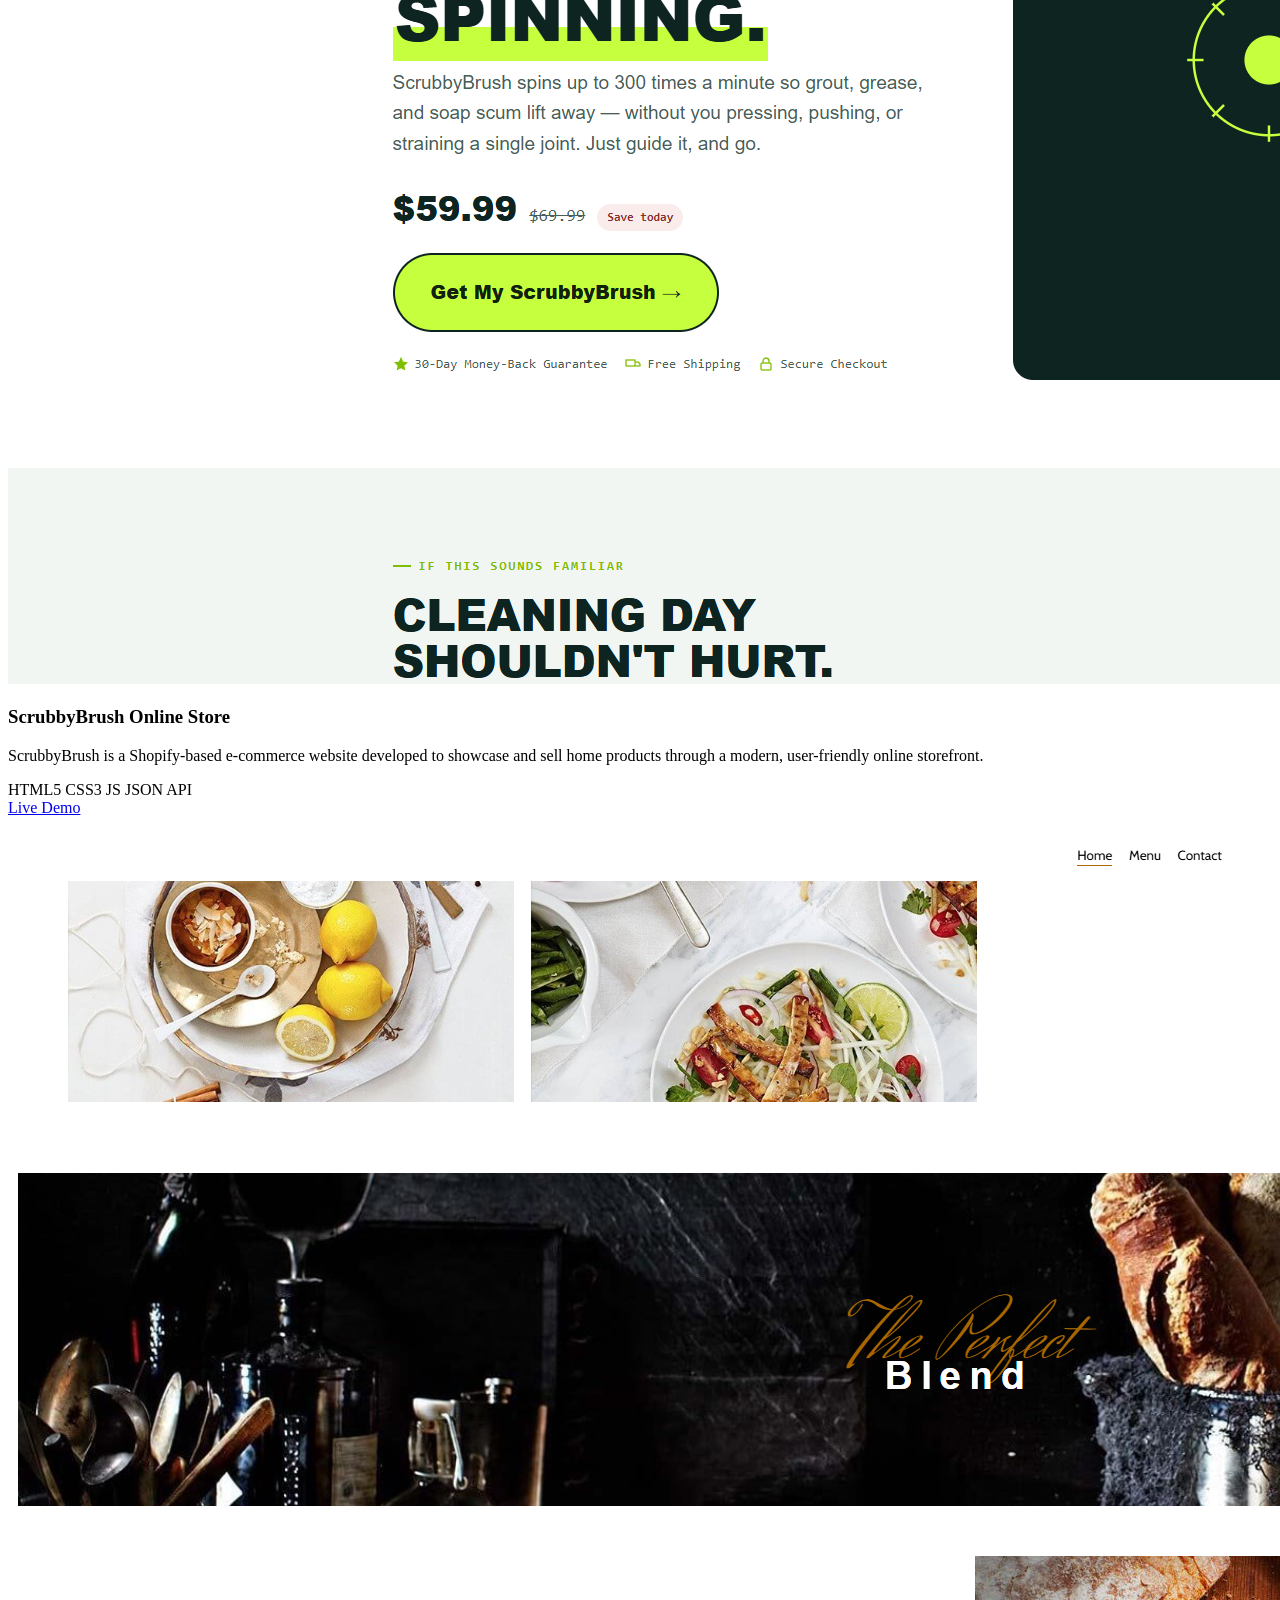
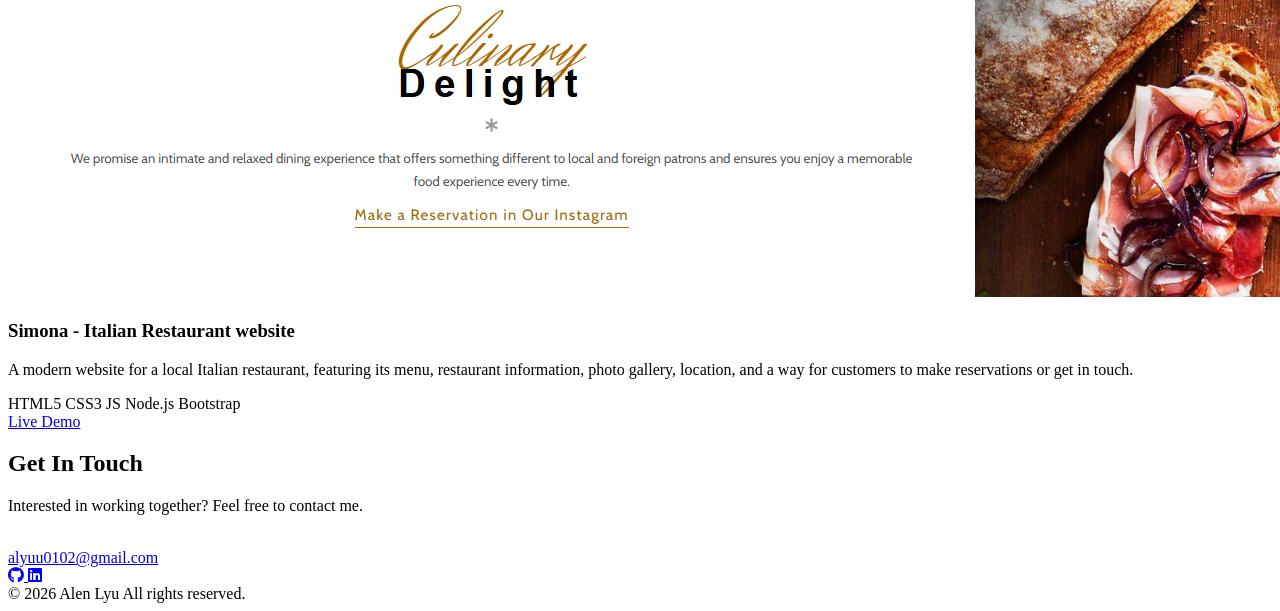
==== commit 9c95a007: "Update stylesheet links in index.html Updated the stylesheet links and added a new style.css file." ====
--- a/index.html
+++ b/index.html
@@ -8,666 +8,8 @@
     <link rel="preconnect" href="https://fonts.googleapis.com">
     <link rel="preconnect" href="https://fonts.gstatic.com" crossorigin>
     <link href="https://fonts.googleapis.com/css2?family=Inter:wght@400;500;600;700;800&display=swap" rel="stylesheet">
-    <link rel="stylesheet"
-    href="https://cdnjs.cloudflare.com/ajax/libs/font-awesome/6.5.2/css/all.min.css">
-<style>
-
-:root {
-    --bg-primary: #0b0f19;
-    --bg-secondary: #111827;
-    --card-bg: rgba(255,255,255,0.06);
-
-    --text-primary: #f9fafb;
-    --text-secondary: #9ca3af;
-
-    --accent: #6366f1;
-    --accent-hover: #818cf8;
-
-    --border: rgba(255,255,255,0.12);
-
-    --shadow:
-    0 20px 40px rgba(0,0,0,.25);
-
-    --transition: .3s ease;
-}
-
-
-.light {
-    --bg-primary:#f8fafc;
-    --bg-secondary:#ffffff;
-
-    --card-bg:#ffffff;
-
-    --text-primary:#111827;
-    --text-secondary:#4b5563;
-
-    --border:rgba(0,0,0,.1);
-
-    --shadow:
-    0 20px 40px rgba(0,0,0,.08);
-}
-
-
-* {
-    margin:0;
-    padding:0;
-    box-sizing:border-box;
-    scroll-behavior:smooth;
-}
-
-
-body {
-    font-family:"Inter",sans-serif;
-    background:var(--bg-primary);
-    color:var(--text-primary);
-    transition:background var(--transition),color var(--transition);
-    line-height:1.6;
-}
-
-
-a {
-    color:inherit;
-    text-decoration:none;
-}
-
-
-.container {
-    width:min(1100px,90%);
-    margin:auto;
-}
-
-
-section {
-    padding:100px 0;
-}
-
-.project-image {
-    width: 100%;
-    height: 220px;
-    object-fit: cover;
-    display: block;
-    border-radius: 15px;
-    margin-bottom: 25px;
-    border: 1px solid var(--border);
-    transition: .3s ease;
-}
-
-.card:hover .project-image {
-    transform: scale(1.02);
-}
-.section-title {
-    font-size:2.2rem;
-    margin-bottom:50px;
-    text-align:center;
-}
-
-
-.section-title span {
-    color:var(--accent);
-}
-
-
-/* ================= HEADER ================= */
-
-
-header {
-
-    position:fixed;
-    top:0;
-    width:100%;
-    z-index:1000;
-
-    backdrop-filter:blur(15px);
-
-    background:
-    rgba(11,15,25,.65);
-
-    border-bottom:1px solid var(--border);
-
-}
-
-
-.light header {
-    background:
-    rgba(255,255,255,.7);
-}
-
-
-.nav {
-
-    height:75px;
-
-    display:flex;
-    justify-content:space-between;
-    align-items:center;
-
-}
-
-
-.logo {
-
-    font-size:1.5rem;
-    font-weight:800;
-
-}
-
-
-.logo span {
-    color:var(--accent);
-}
-
-
-.nav-links {
-
-    display:flex;
-    gap:30px;
-}
-
-
-.nav-links a {
-
-    color:var(--text-secondary);
-    font-weight:500;
-
-}
-
-
-.nav-links a:hover {
-
-    color:var(--accent);
-
-}
-
-
-.theme-btn {
-
-    cursor:pointer;
-
-    border:none;
-
-    background:var(--card-bg);
-
-    color:var(--text-primary);
-
-    width:40px;
-    height:40px;
-
-    border-radius:50%;
-
-}
-
-
-/* MOBILE MENU */
-
-.menu-btn {
-
-    display:none;
-
-    font-size:1.4rem;
-
-    cursor:pointer;
-
-}
-
-
-/* ================= HERO ================= */
-
-
-.hero {
-
-    min-height:100vh;
-
-    display:flex;
-
-    align-items:center;
-
-}
-
-
-.hero-grid {
-
-    display:grid;
-
-    grid-template-columns:
-    1.2fr .8fr;
-
-    gap:50px;
-
-}
-
-
-.hero h1 {
-
-    font-size:
-    clamp(2.5rem,5vw,4.5rem);
-
-    line-height:1.1;
-
-}
-
-
-.hero h1 span {
-
-    color:var(--accent);
-
-}
-
-
-.hero h2 {
-
-    margin:20px 0;
-
-    font-size:1.5rem;
-
-    color:var(--text-secondary);
-
-}
-
-
-.hero p {
-
-    max-width:600px;
-
-    color:var(--text-secondary);
-
-    font-size:1.1rem;
-
-}
-
-
-
-.buttons {
-
-    display:flex;
-
-    gap:15px;
-
-    margin-top:35px;
-
-}
-
-
-.btn {
-
-    padding:14px 25px;
-
-    border-radius:50px;
-
-    font-weight:600;
-
-    transition:.3s;
-
-}
-
-
-.primary {
-
-    background:var(--accent);
-
-    color:white;
-
-}
-
-
-.primary:hover {
-
-    background:var(--accent-hover);
-
-    transform:translateY(-3px);
-
-}
-
-
-.secondary {
-
-    border:1px solid var(--border);
-
-}
-
-
-.secondary:hover {
-
-    transform:translateY(-3px);
-
-}
-
-
-/* PROFILE CARD */
-
-
-.profile-card {
-
-    background:var(--card-bg);
-
-    border:1px solid var(--border);
-
-    border-radius:25px;
-
-    padding:35px;
-
-    box-shadow:var(--shadow);
-
-}
-
-
-.avatar {
-
-    width:150px;
-
-    height:150px;
-
-    border-radius:50%;
-
-    margin:auto;
-
-    background:
-    linear-gradient(
-    135deg,
-    var(--accent),
-    #ec4899
-    );
-
-    display:flex;
-
-    align-items:center;
-
-    justify-content:center;
-
-    font-size:4rem;
-
-    font-weight:800;
-
-    overflow:hidden;
-
-}
-
-.avatar img {
-
-    width:100%;
-
-    height:100%;
-
-    border-radius:50%;
-
-    object-fit:cover;
-
-}
-
-
-/* ================= CARDS ================= */
-
-
-.card-grid {
-
-    display:grid;
-
-    grid-template-columns:
-    repeat(auto-fit,minmax(280px,1fr));
-
-    gap:25px;
-
-}
-
-
-
-.card {
-
-    background:var(--card-bg);
-
-    border:1px solid var(--border);
-
-    border-radius:20px;
-
-    padding:30px;
-
-    transition:.3s;
-
-}
-
-
-
-.card:hover {
-
-    transform:translateY(-8px);
-
-    box-shadow:var(--shadow);
-
-}
-
-
-.card h3 {
-
-    margin-bottom:10px;
-
-}
-
-
-.card p {
-
-    color:var(--text-secondary);
-
-}
-
-
-/* SKILLS */
-
-
-.skills {
-
-    display:flex;
-
-    flex-wrap:wrap;
-
-    gap:10px;
-
-    margin-top:20px;
-
-}
-
-
-.skill {
-
-    padding:8px 15px;
-
-    border-radius:50px;
-
-    background:
-    rgba(99,102,241,.15);
-
-    color:var(--accent-hover);
-
-    font-size:.9rem;
-
-}
-
-
-
-/* EXPERIENCE */
-
-
-.timeline {
-
-    border-left:2px solid var(--accent);
-
-    padding-left:30px;
-
-}
-
-
-.timeline-item {
-
-    margin-bottom:40px;
-
-}
-
-
-.timeline-item h3 {
-
-    margin-bottom:5px;
-
-}
-
-
-.date {
-
-    color:var(--accent);
-
-    font-weight:600;
-
-}
-
-
-/* PROJECTS */
-
-
-.project-links {
-
-    margin-top:20px;
-
-    display:flex;
-
-    gap:15px;
-
-}
-
-
-.project-links a {
-
-    color:var(--accent);
-
-    font-weight:600;
-
-}
-
-
-/* CONTACT */
-
-
-.contact-box {
-
-    text-align:center;
-
-    background:var(--card-bg);
-
-    border:1px solid var(--border);
-
-    padding:50px;
-
-    border-radius:25px;
-
-}
-
-
-.socials {
-
-    margin-top:25px;
-
-    display:flex;
-
-    justify-content:center;
-
-    gap:20px;
-
-    font-size:1.5rem;
-
-}
-
-
-
-/* FOOTER */
-
-
-footer {
-
-    text-align:center;
-
-    padding:30px;
-
-    color:var(--text-secondary);
-
-}
-
-
-
-/* ANIMATIONS */
-
-
-.hidden {
-
-    opacity:0;
-
-    transform:translateY(40px);
-
-    transition:
-    opacity .8s ease,
-    transform .8s ease;
-
-}
-
-
-.show {
-
-    opacity:1;
-
-    transform:none;
-
-}
-
-
-
-/* RESPONSIVE */
-
-
-@media(max-width:800px){
-
-
-.hero-grid {
-
-    grid-template-columns:1fr;
-
-}
-
-
-.nav-links {
-
-    position:absolute;
-
-    top:75px;
-
-    left:0;
-
-    width:100%;
-
-    background:var(--bg-secondary);
-
-    flex-direction:column;
-
-    align-items:center;
-
-    padding:30px;
-
-    display:none;
-
-}
-
-
-.nav-links.active {
-
-    display:flex;
-
-}
-
-
-.menu-btn {
-
-    display:block;
-
-}
-
-
-}
-
-</style>
+    <link rel="stylesheet" href="https://cdnjs.cloudflare.com/ajax/libs/font-awesome/6.5.2/css/all.min.css">
+    <link rel="stylesheet" href="./style.css">
 </head>
 
 
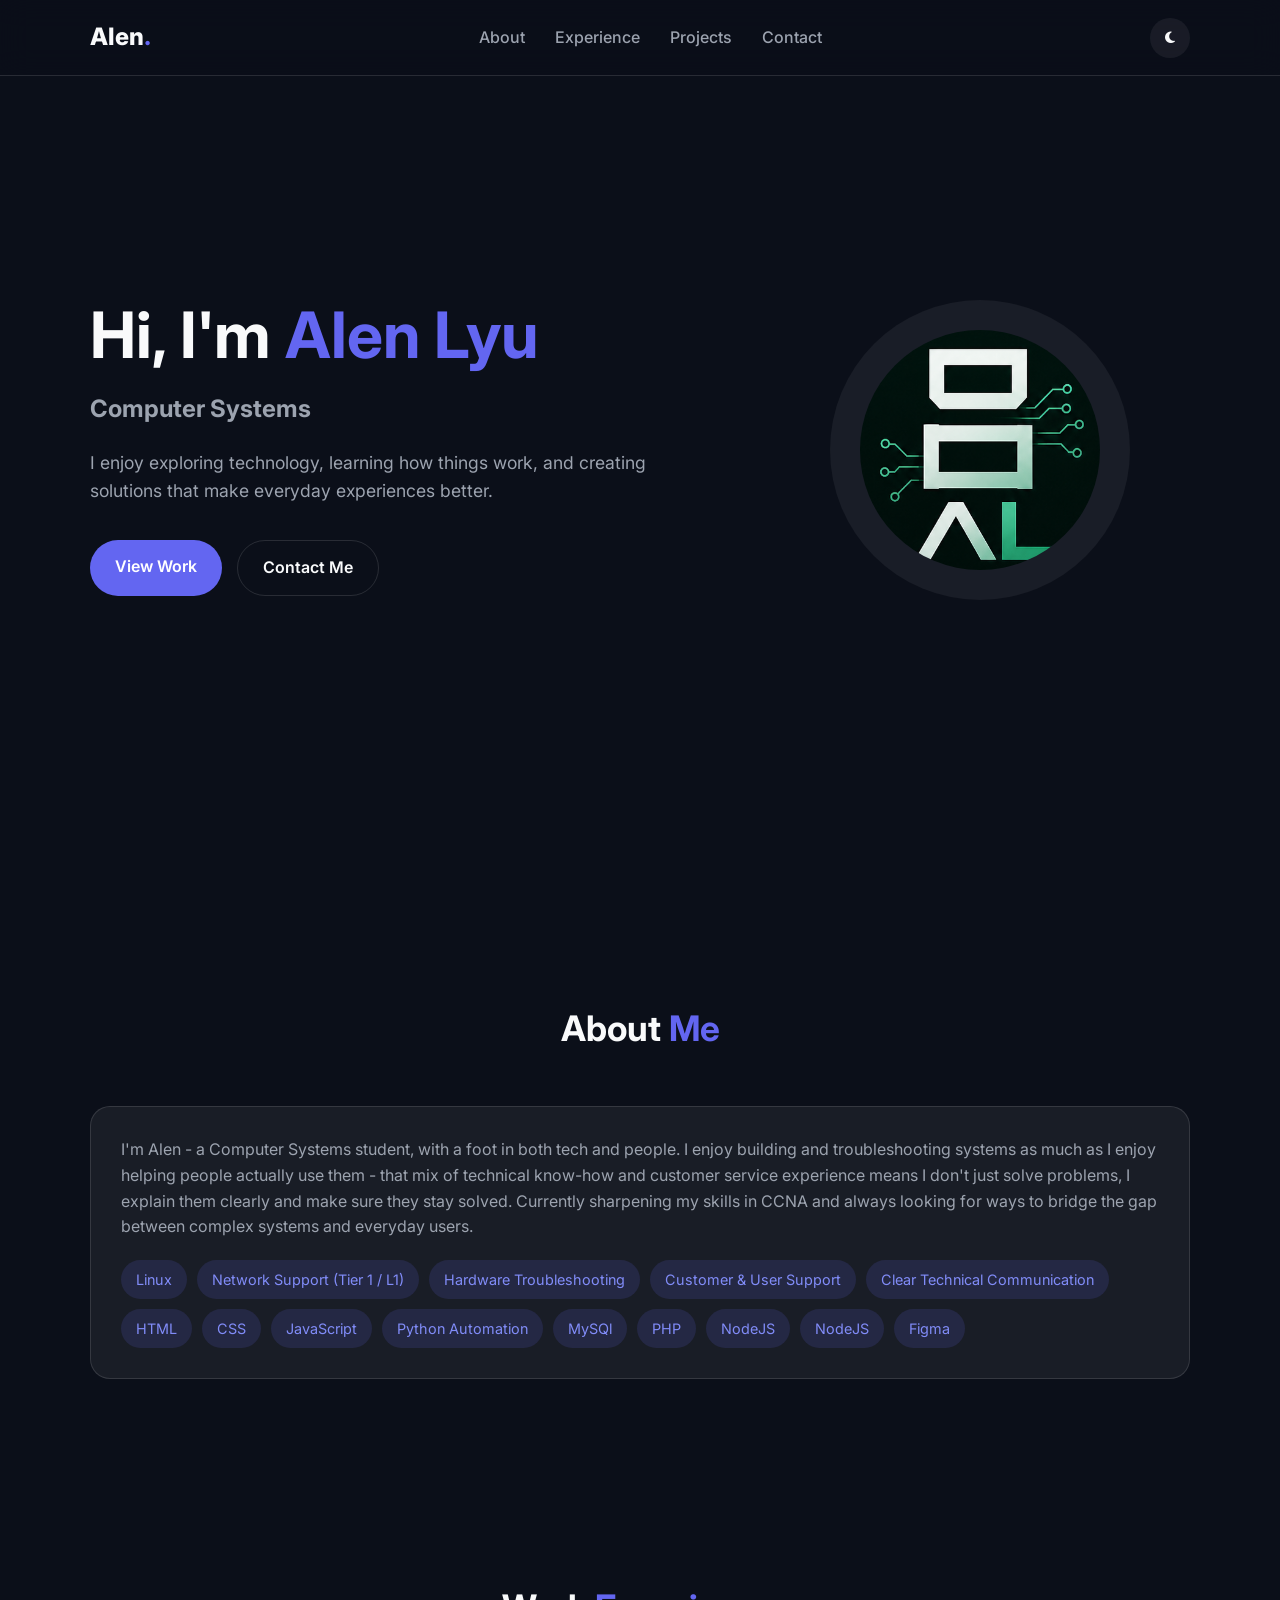
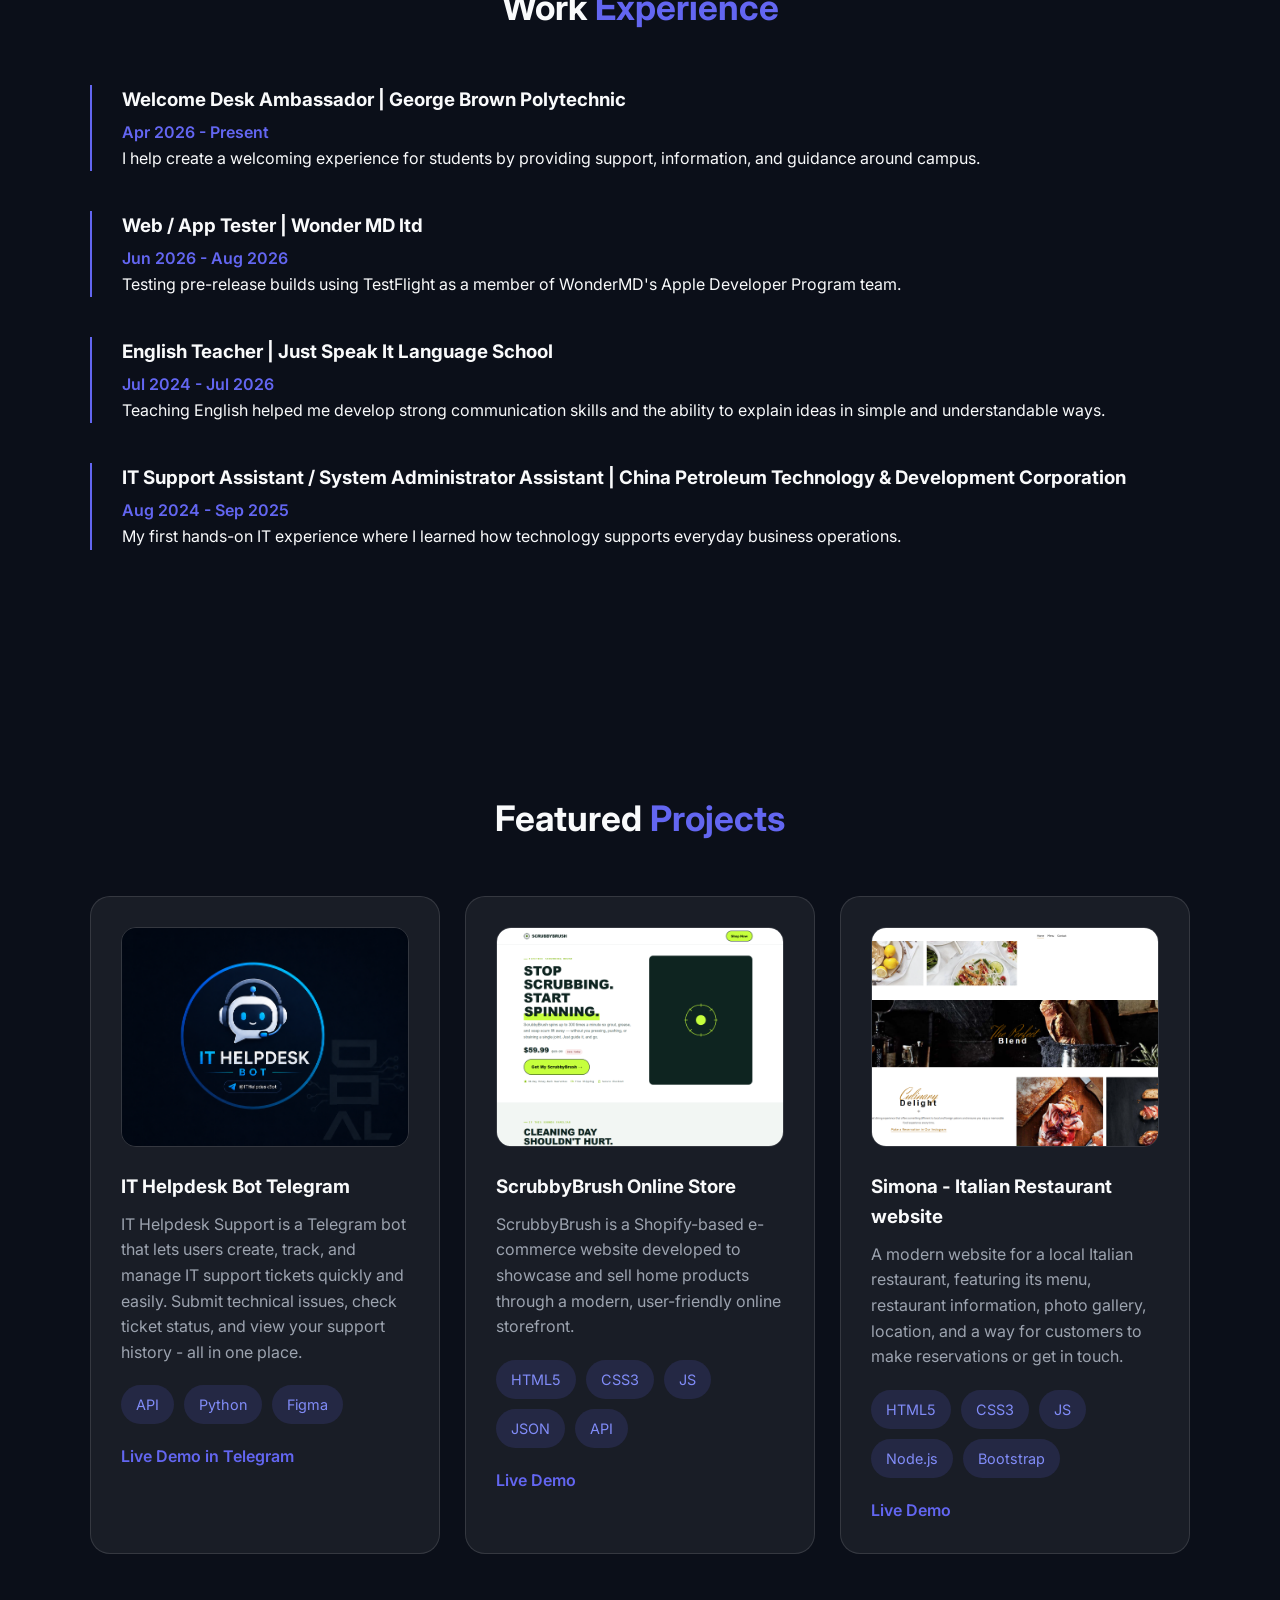
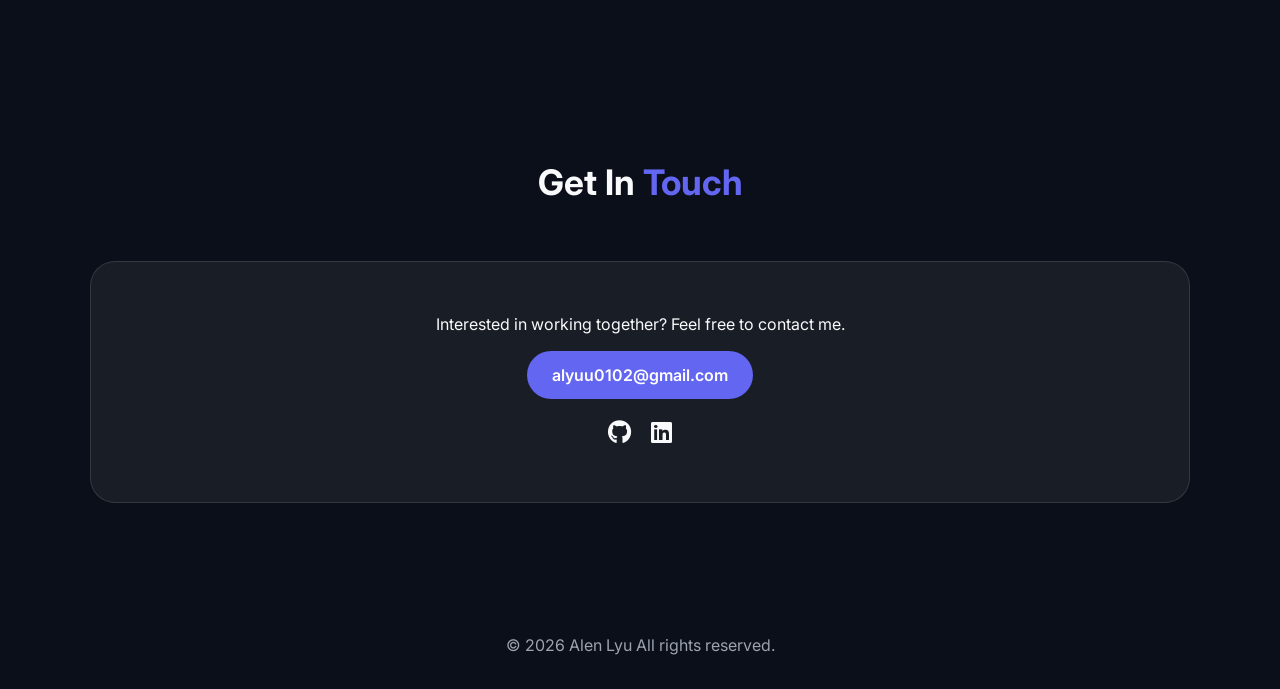
==== commit d630b625: "Revise experience section in index.html Updated job titles and dates in the experience section of th" ====
--- a/index.html
+++ b/index.html
@@ -126,7 +126,7 @@
 <div class="card hidden">
 
 <p>
-I'm Alen, a Computer Systems student at George Brown College, with a foot in both tech and people. I enjoy building and troubleshooting systems as much as I enjoy helping people actually use them - that mix of technical know-how and customer service experience means I don't just solve problems, I explain them clearly and make sure they stay solved. Currently sharpening my skills in CCNA and always looking for ways to bridge the gap between complex systems and everyday users.
+I'm Alen - a Computer Systems student, with a foot in both tech and people. I enjoy building and troubleshooting systems as much as I enjoy helping people actually use them - that mix of technical know-how and customer service experience means I don't just solve problems, I explain them clearly and make sure they stay solved. Currently sharpening my skills in CCNA and always looking for ways to bridge the gap between complex systems and everyday users.
 </p>
 
 
@@ -163,27 +163,27 @@
 <section id="experience"> 
     <div class="container"> 
         <h2 class="section-title hidden"> Work <span>Experience</span> </h2> 
+
+        <div class="timeline"> 
+            <div class="timeline-item hidden"> 
+                <h3> Welcome Desk Ambassador | George Brown Polytechnic </h3> 
+                <div class="date"> Apr 2026 - Present </div> 
+                <p> I help create a welcoming experience for students by providing support, information, and guidance around campus. </p> 
+            </div> 
+        </div> 
         
         <div class="timeline"> 
             <div class="timeline-item hidden"> 
                 <h3> Web / App Tester | Wonder MD ltd </h3> 
-                <div class="date"> 2026 - Present </div> 
+                <div class="date"> Jun 2026 - Aug 2026 </div> 
                 <p> Testing pre-release builds using TestFlight as a member of WonderMD's Apple Developer Program team. </p> 
             </div> 
         </div> 
         
         <div class="timeline"> 
             <div class="timeline-item hidden"> 
-                <h3> Welcome Desk Ambassador | George Brown Polytechnic </h3> 
-                <div class="date"> 2026 - Present </div> 
-                <p> I help create a welcoming experience for students by providing support, information, and guidance around campus. </p> 
-            </div> 
-        </div> 
-        
-        <div class="timeline"> 
-            <div class="timeline-item hidden"> 
                 <h3> English Teacher | Just Speak It Language School </h3> 
-                <div class="date"> 2024 - Present </div> 
+                <div class="date"> Jul 2024 - Jul 2026 </div> 
                 <p> Teaching English helped me develop strong communication skills and the ability to explain ideas in simple and understandable ways. </p> 
             </div> 
         </div> 
@@ -191,7 +191,7 @@
         <div class="timeline"> 
             <div class="timeline-item hidden"> 
                 <h3> IT Support Assistant / System Administrator Assistant | China Petroleum Technology & Development Corporation </h3> 
-                <div class="date"> 2024 - 2025 </div> 
+                <div class="date"> Aug 2024 - Sep 2025 </div> 
                 <p> My first hands-on IT experience where I learned how technology supports everyday business operations. </p> 
             </div> 
         </div> 
--- a/style.css
+++ b/style.css
@@ -0,0 +1,642 @@
+:root {
+    --bg-primary: #0b0f19;
+    --bg-secondary: #111827;
+    --card-bg: rgba(255,255,255,0.06);
+
+    --text-primary: #f9fafb;
+    --text-secondary: #9ca3af;
+
+    --accent: #6366f1;
+    --accent-hover: #818cf8;
+
+    --border: rgba(255,255,255,0.12);
+
+    --shadow:
+    0 20px 40px rgba(0,0,0,.25);
+
+    --transition: .3s ease;
+}
+
+
+.light {
+    --bg-primary:#f8fafc;
+    --bg-secondary:#ffffff;
+
+    --card-bg:#ffffff;
+
+    --text-primary:#111827;
+    --text-secondary:#4b5563;
+
+    --border:rgba(0,0,0,.1);
+
+    --shadow:
+    0 20px 40px rgba(0,0,0,.08);
+}
+
+
+* {
+    margin:0;
+    padding:0;
+    box-sizing:border-box;
+    scroll-behavior:smooth;
+}
+
+
+body {
+    font-family:"Inter",sans-serif;
+    background:var(--bg-primary);
+    color:var(--text-primary);
+    transition:background var(--transition),color var(--transition);
+    line-height:1.6;
+}
+
+
+a {
+    color:inherit;
+    text-decoration:none;
+}
+
+
+.container {
+    width:min(1100px,90%);
+    margin:auto;
+}
+
+
+section {
+    padding:100px 0;
+}
+
+.project-image {
+    width: 100%;
+    height: 220px;
+    object-fit: cover;
+    display: block;
+    border-radius: 15px;
+    margin-bottom: 25px;
+    border: 1px solid var(--border);
+    transition: .3s ease;
+}
+
+.card:hover .project-image {
+    transform: scale(1.02);
+}
+.section-title {
+    font-size:2.2rem;
+    margin-bottom:50px;
+    text-align:center;
+}
+
+
+.section-title span {
+    color:var(--accent);
+}
+
+
+/* ================= HEADER ================= */
+
+
+header {
+
+    position:fixed;
+    top:0;
+    width:100%;
+    z-index:1000;
+
+    backdrop-filter:blur(15px);
+
+    background:
+    rgba(11,15,25,.65);
+
+    border-bottom:1px solid var(--border);
+
+}
+
+
+.light header {
+    background:
+    rgba(255,255,255,.7);
+}
+
+
+.nav {
+
+    height:75px;
+
+    display:flex;
+    justify-content:space-between;
+    align-items:center;
+
+}
+
+
+.logo {
+
+    font-size:1.5rem;
+    font-weight:800;
+
+}
+
+
+.logo span {
+    color:var(--accent);
+}
+
+
+.nav-links {
+
+    display:flex;
+    gap:30px;
+}
+
+
+.nav-links a {
+
+    color:var(--text-secondary);
+    font-weight:500;
+
+}
+
+
+.nav-links a:hover {
+
+    color:var(--accent);
+
+}
+
+
+.theme-btn {
+
+    cursor:pointer;
+
+    border:none;
+
+    background:var(--card-bg);
+
+    color:var(--text-primary);
+
+    width:40px;
+    height:40px;
+
+    border-radius:50%;
+
+}
+
+
+/* MOBILE MENU */
+
+.menu-btn {
+
+    display:none;
+
+    font-size:1.4rem;
+
+    cursor:pointer;
+
+}
+
+
+/* ================= HERO ================= */
+
+
+.hero {
+
+    min-height:100vh;
+
+    display:flex;
+
+    align-items:center;
+
+}
+
+
+.hero-grid {
+
+    display:grid;
+
+    grid-template-columns:
+    1.2fr .8fr;
+
+    gap:50px;
+
+}
+
+
+.hero h1 {
+
+    font-size:
+    clamp(2.5rem,5vw,4.5rem);
+
+    line-height:1.1;
+
+}
+
+
+.hero h1 span {
+
+    color:var(--accent);
+
+}
+
+
+.hero h2 {
+
+    margin:20px 0;
+
+    font-size:1.5rem;
+
+    color:var(--text-secondary);
+
+}
+
+
+.hero p {
+
+    max-width:600px;
+
+    color:var(--text-secondary);
+
+    font-size:1.1rem;
+
+}
+
+
+
+.buttons {
+
+    display:flex;
+
+    gap:15px;
+
+    margin-top:35px;
+
+}
+
+
+.btn {
+
+    padding:14px 25px;
+
+    border-radius:50px;
+
+    font-weight:600;
+
+    transition:.3s;
+
+}
+
+
+.primary {
+
+    background:var(--accent);
+
+    color:white;
+
+}
+
+
+.primary:hover {
+
+    background:var(--accent-hover);
+
+    transform:translateY(-3px);
+
+}
+
+
+.secondary {
+
+    border:1px solid var(--border);
+
+}
+
+
+.secondary:hover {
+
+    transform:translateY(-3px);
+
+}
+
+
+/* PROFILE CARD */
+
+
+.profile-card {
+
+    margin:auto;
+
+}
+
+
+.avatar {
+
+    width:300px;
+
+    height:300px;
+
+    border-radius:50%;
+
+    margin:auto;
+
+    background:var(--card-bg);
+
+    display:flex;
+
+    align-items:center;
+
+    justify-content:center;
+
+    font-size:4rem;
+
+    font-weight:800;
+
+    overflow:hidden;
+
+}
+
+.avatar img {
+
+    width:80%;
+
+    height:80%;
+
+    border-radius:50%;
+
+    object-fit:cover;
+
+}
+
+
+/* ================= CARDS ================= */
+
+
+.card-grid {
+
+    display:grid;
+
+    grid-template-columns:
+    repeat(auto-fit,minmax(280px,1fr));
+
+    gap:25px;
+
+}
+
+
+
+.card {
+
+    background:var(--card-bg);
+
+    border:1px solid var(--border);
+
+    border-radius:20px;
+
+    padding:30px;
+
+    transition:.3s;
+
+}
+
+
+
+.card:hover {
+
+    transform:translateY(-8px);
+
+    box-shadow:var(--shadow);
+
+}
+
+
+.card h3 {
+
+    margin-bottom:10px;
+
+}
+
+
+.card p {
+
+    color:var(--text-secondary);
+
+}
+
+
+/* SKILLS */
+
+
+.skills {
+
+    display:flex;
+
+    flex-wrap:wrap;
+
+    gap:10px;
+
+    margin-top:20px;
+
+}
+
+
+.skill {
+
+    padding:8px 15px;
+
+    border-radius:50px;
+
+    background:
+    rgba(99,102,241,.15);
+
+    color:var(--accent-hover);
+
+    font-size:.9rem;
+
+}
+
+
+
+/* EXPERIENCE */
+
+
+.timeline {
+
+    border-left:2px solid var(--accent);
+
+    padding-left:30px;
+
+}
+
+
+.timeline-item {
+
+    margin-bottom:40px;
+
+}
+
+
+.timeline-item h3 {
+
+    margin-bottom:5px;
+
+}
+
+
+.date {
+
+    color:var(--accent);
+
+    font-weight:600;
+
+}
+
+
+/* PROJECTS */
+
+
+.project-links {
+
+    margin-top:20px;
+
+    display:flex;
+
+    gap:15px;
+
+}
+
+
+.project-links a {
+
+    color:var(--accent);
+
+    font-weight:600;
+
+}
+
+
+/* CONTACT */
+
+
+.contact-box {
+
+    text-align:center;
+
+    background:var(--card-bg);
+
+    border:1px solid var(--border);
+
+    padding:50px;
+
+    border-radius:25px;
+
+}
+
+
+.socials {
+
+    margin-top:25px;
+
+    display:flex;
+
+    justify-content:center;
+
+    gap:20px;
+
+    font-size:1.5rem;
+
+}
+
+
+
+/* FOOTER */
+
+
+footer {
+
+    text-align:center;
+
+    padding:30px;
+
+    color:var(--text-secondary);
+
+}
+
+
+
+/* ANIMATIONS */
+
+
+.hidden {
+
+    opacity:0;
+
+    transform:translateY(40px);
+
+    transition:
+    opacity .8s ease,
+    transform .8s ease;
+
+}
+
+
+.show {
+
+    opacity:1;
+
+    transform:none;
+
+}
+
+
+
+/* RESPONSIVE */
+
+
+@media(max-width:800px){
+
+
+.hero-grid {
+
+    grid-template-columns:1fr;
+
+}
+
+
+.nav-links {
+
+    position:absolute;
+
+    top:75px;
+
+    left:0;
+
+    width:100%;
+
+    background:var(--bg-secondary);
+
+    flex-direction:column;
+
+    align-items:center;
+
+    padding:30px;
+
+    display:none;
+
+}
+
+
+.nav-links.active {
+
+    display:flex;
+
+}
+
+
+.menu-btn {
+
+    display:block;
+
+}
+
+
+}
+
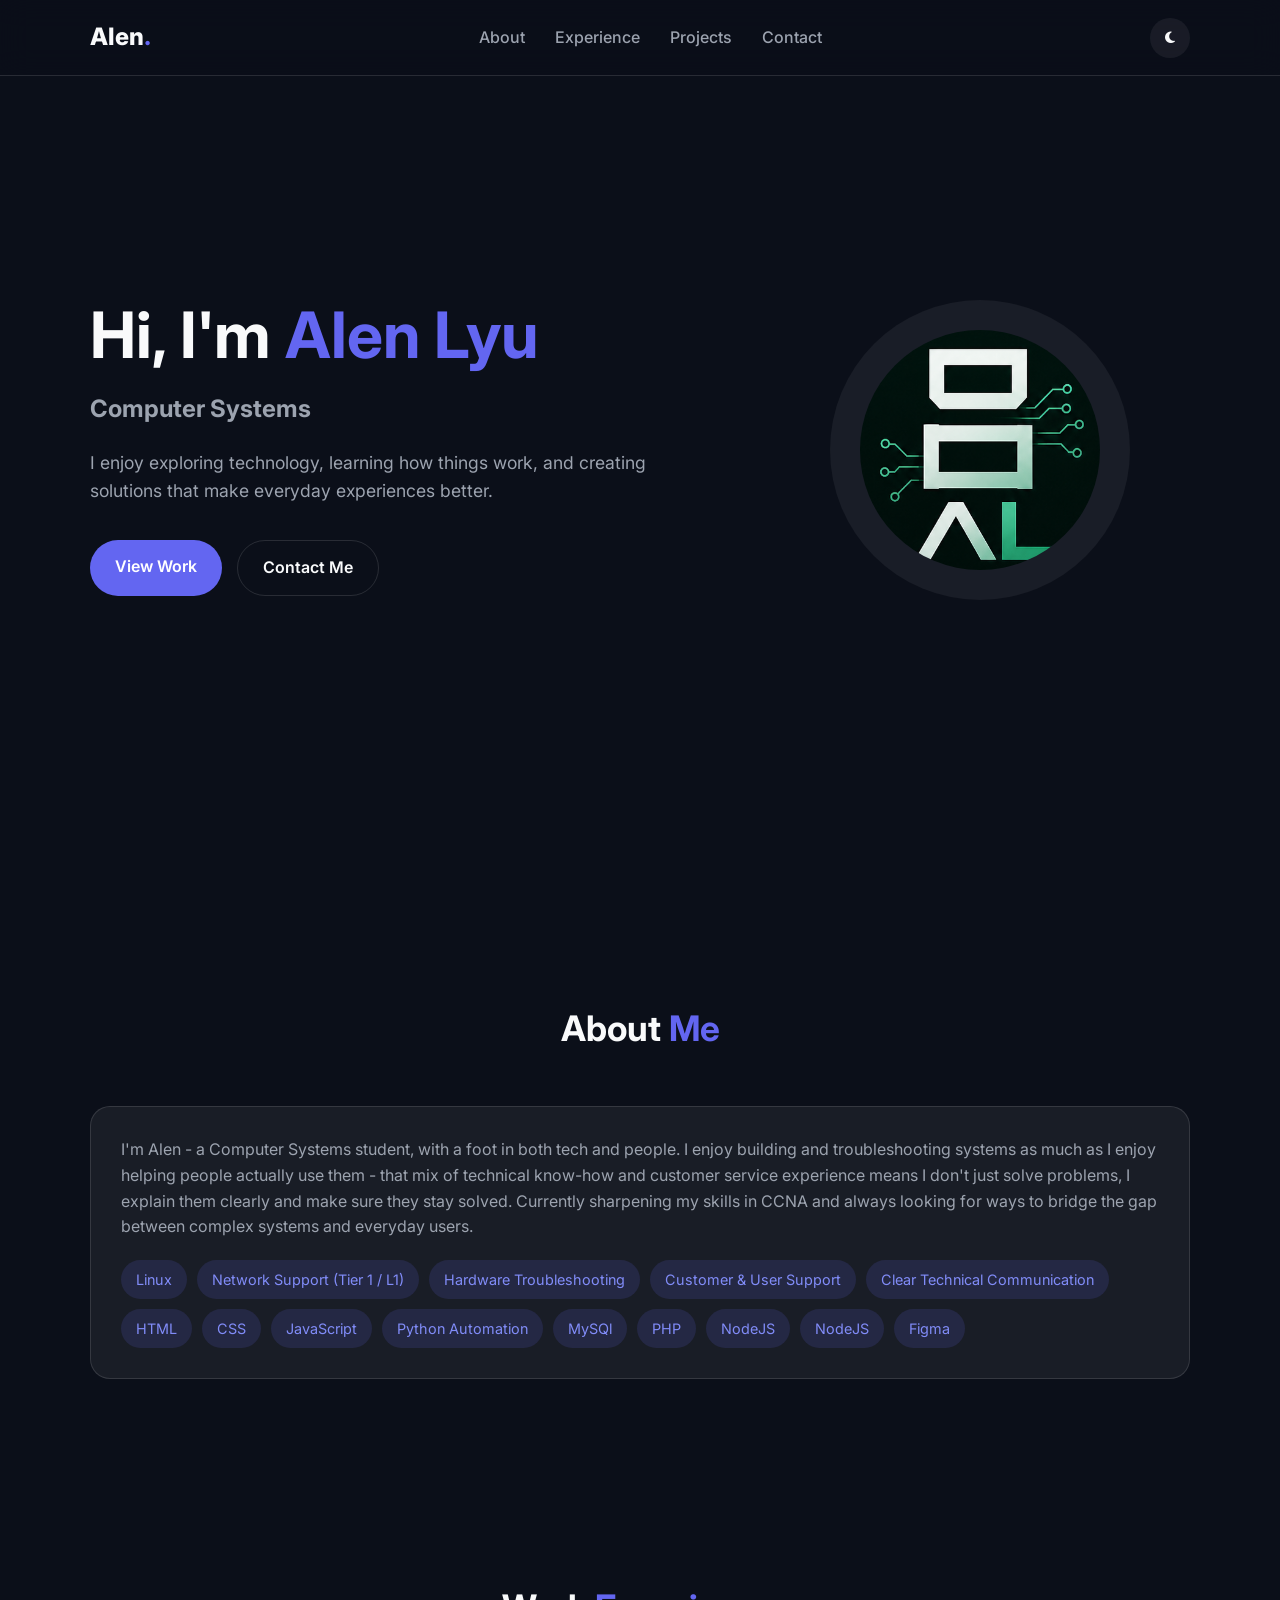
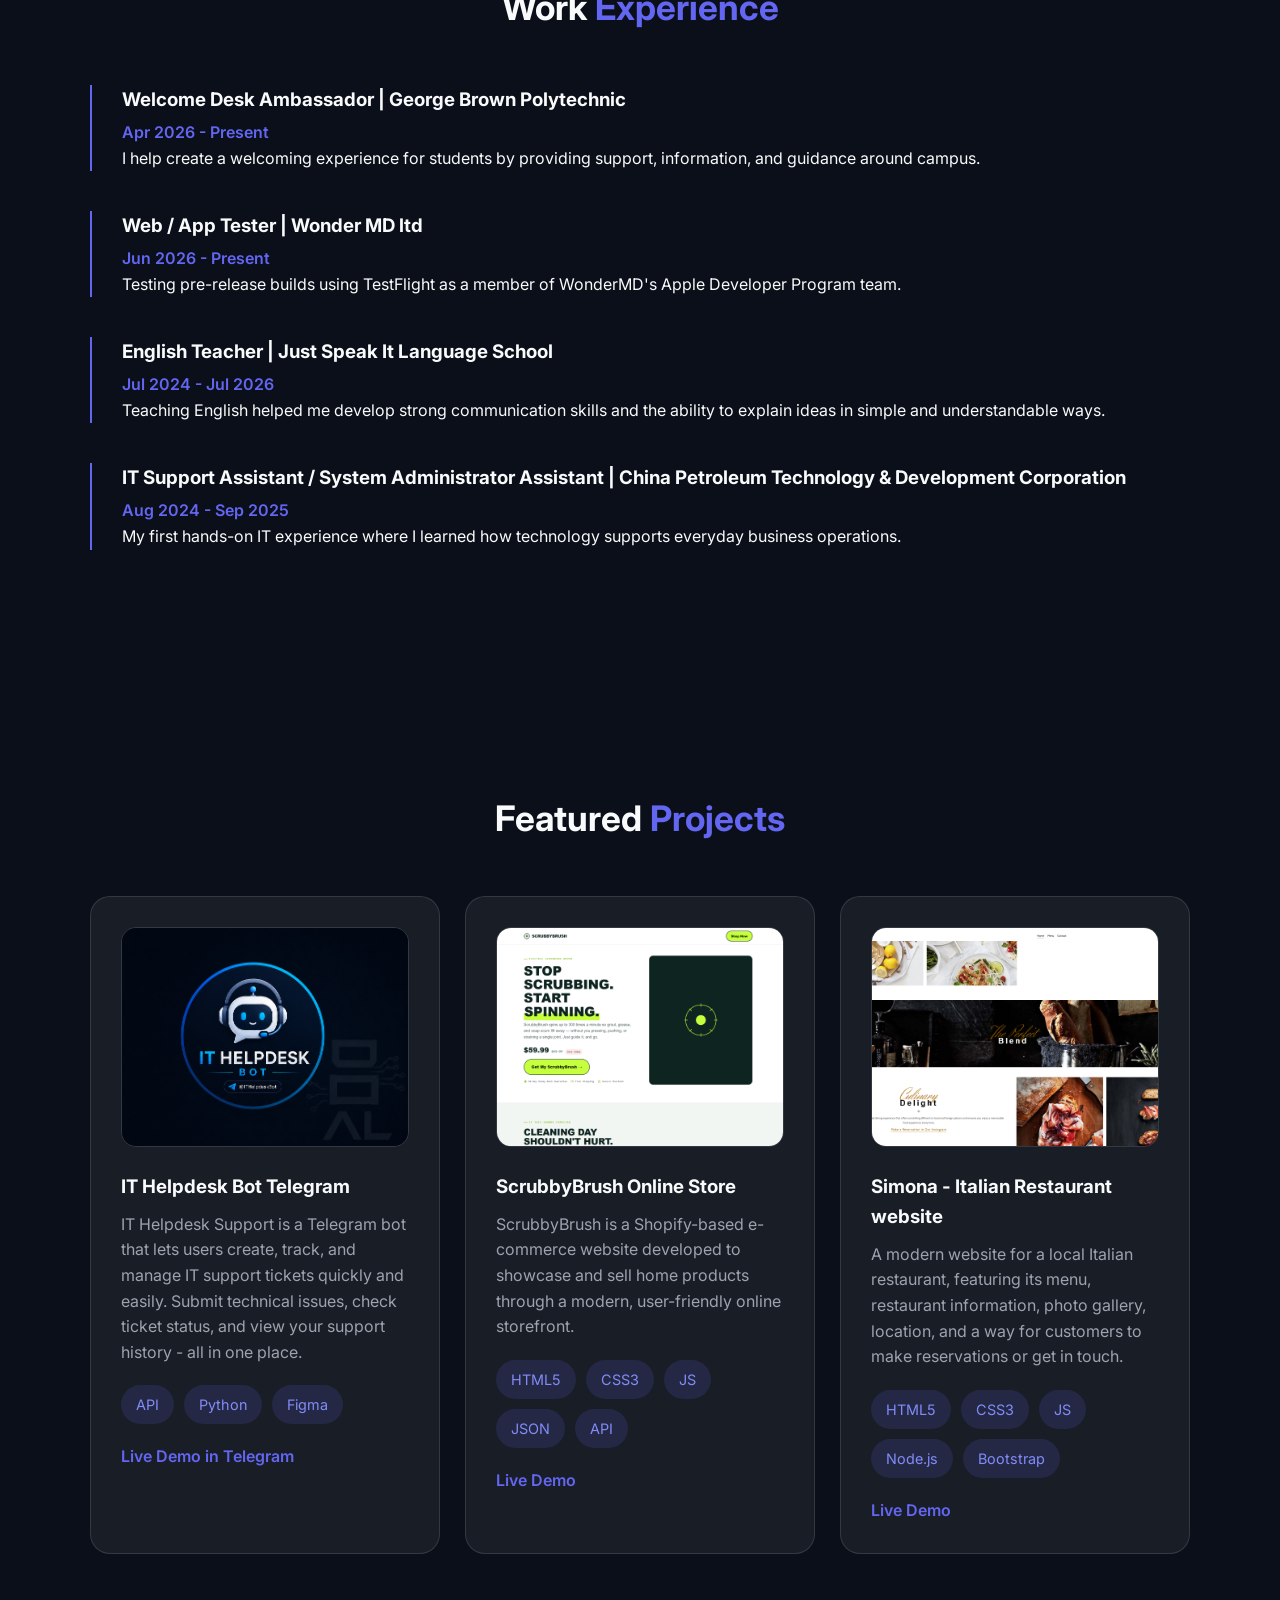
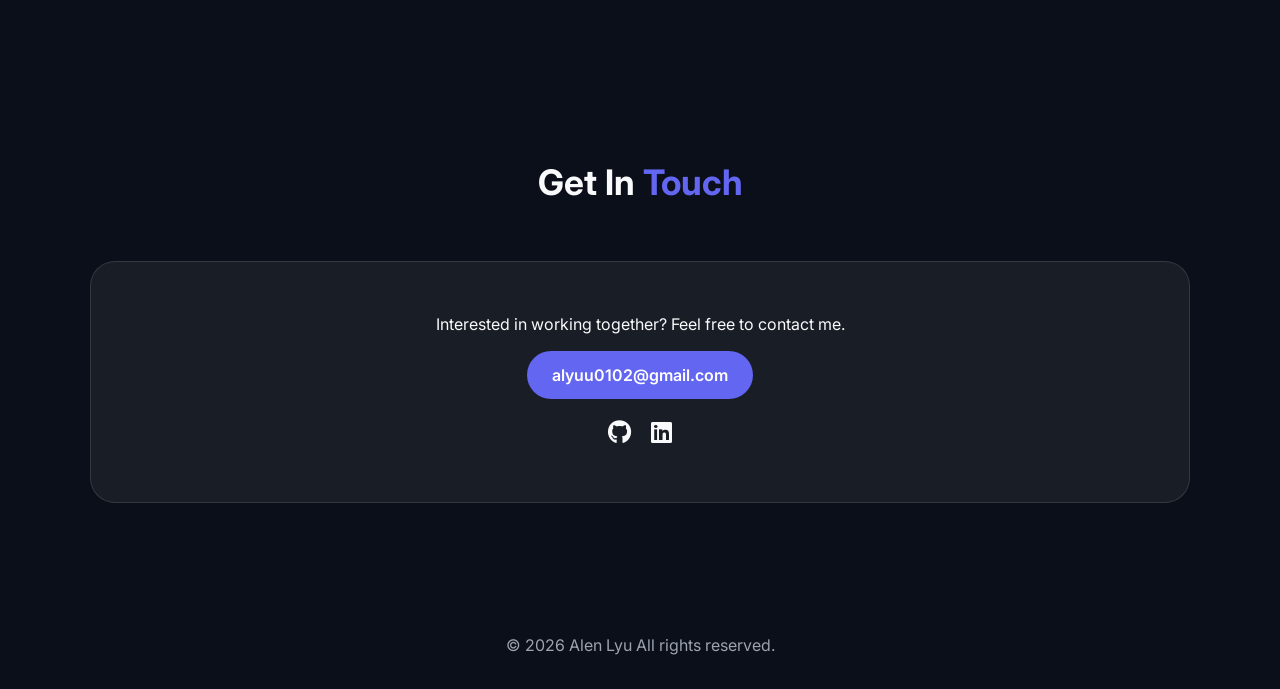
==== commit e518f356: "Update job end date for Web/App Tester position" ====
--- a/index.html
+++ b/index.html
@@ -1,6 +1,11 @@
 <!DOCTYPE html>
 <html lang="en">
 <head>
+    <script
+        src="https://alen-project-analytics.onrender.com/static/tracker.js"
+        data-project="portfolio"
+        data-endpoint="https://alen-project-analytics.onrender.com/log">
+    </script>
     <meta charset="UTF-8">
     <meta name="viewport" content="width=device-width, initial-scale=1.0">
     <title>Alen Lyu | Computer Systems</title>
@@ -175,7 +180,7 @@
         <div class="timeline"> 
             <div class="timeline-item hidden"> 
                 <h3> Web / App Tester | Wonder MD ltd </h3> 
-                <div class="date"> Jun 2026 - Aug 2026 </div> 
+                <div class="date"> Jun 2026 - Present </div> 
                 <p> Testing pre-release builds using TestFlight as a member of WonderMD's Apple Developer Program team. </p> 
             </div> 
         </div> 
